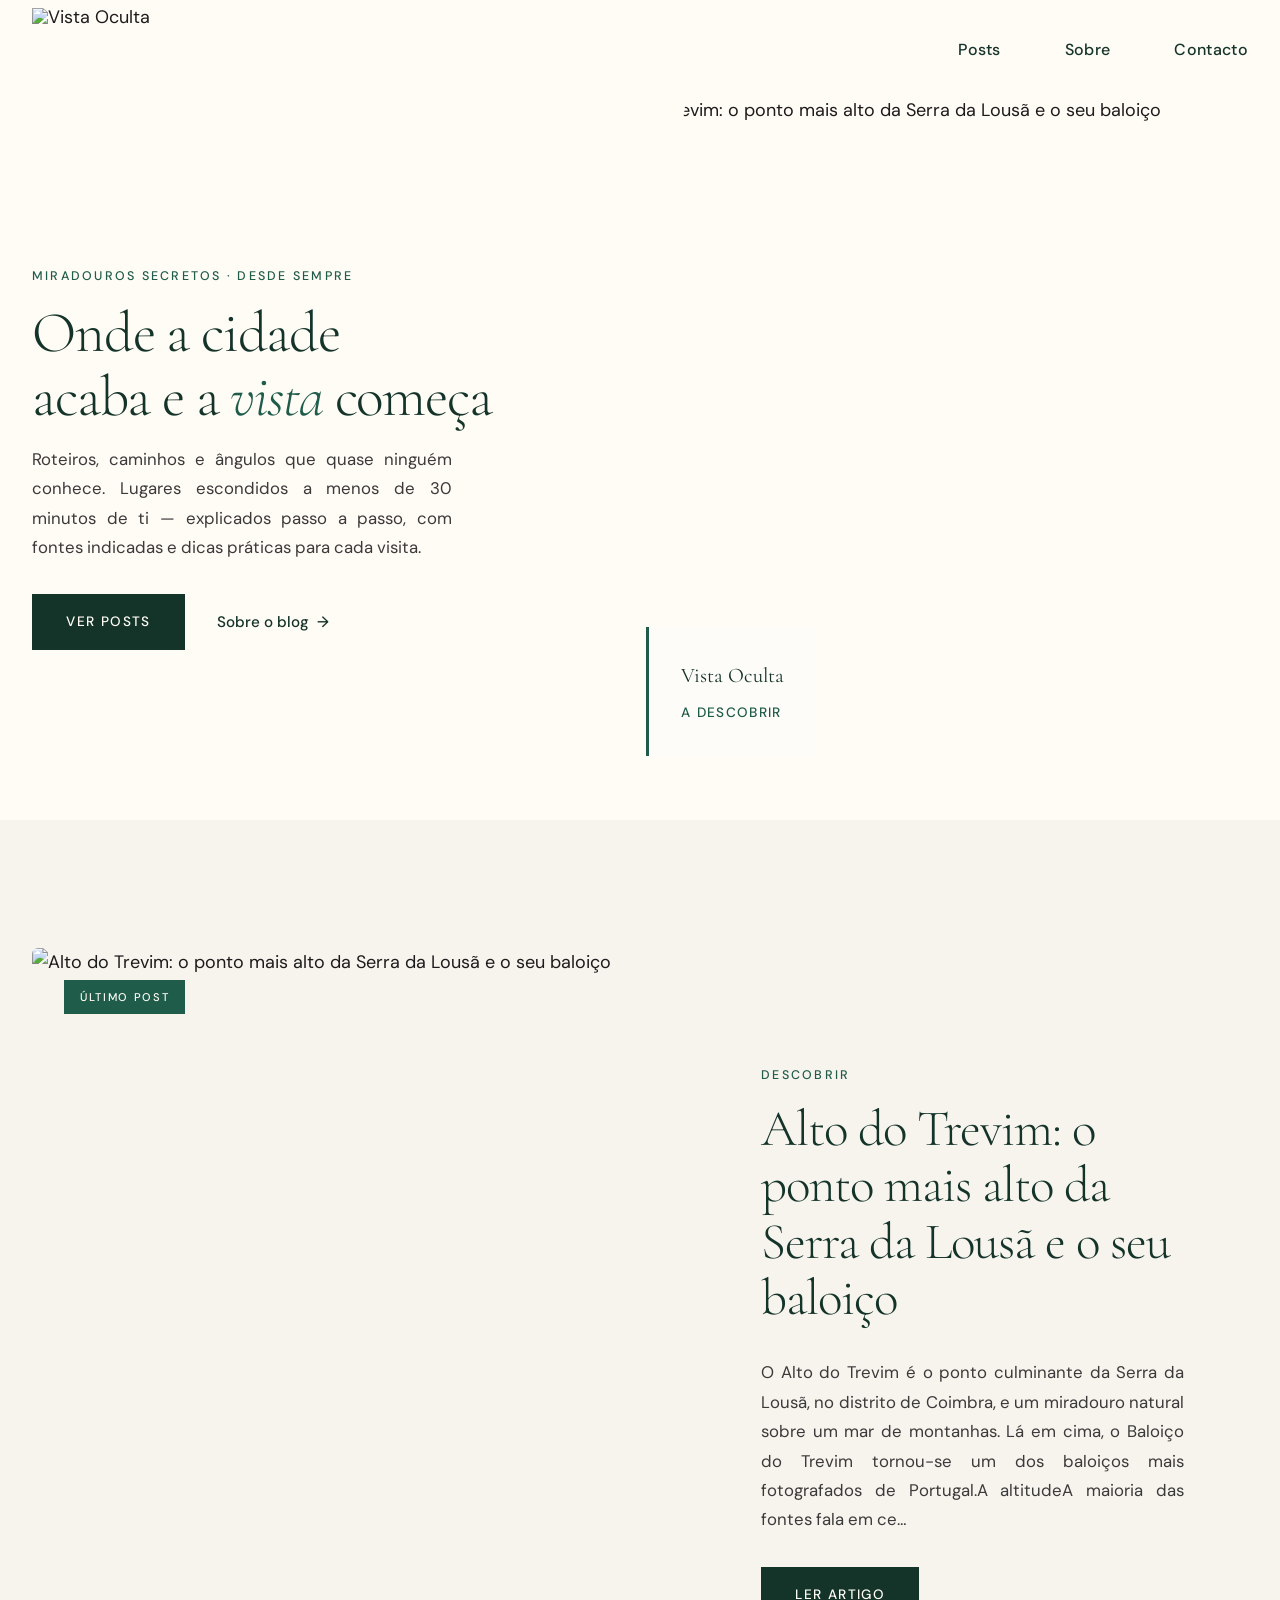
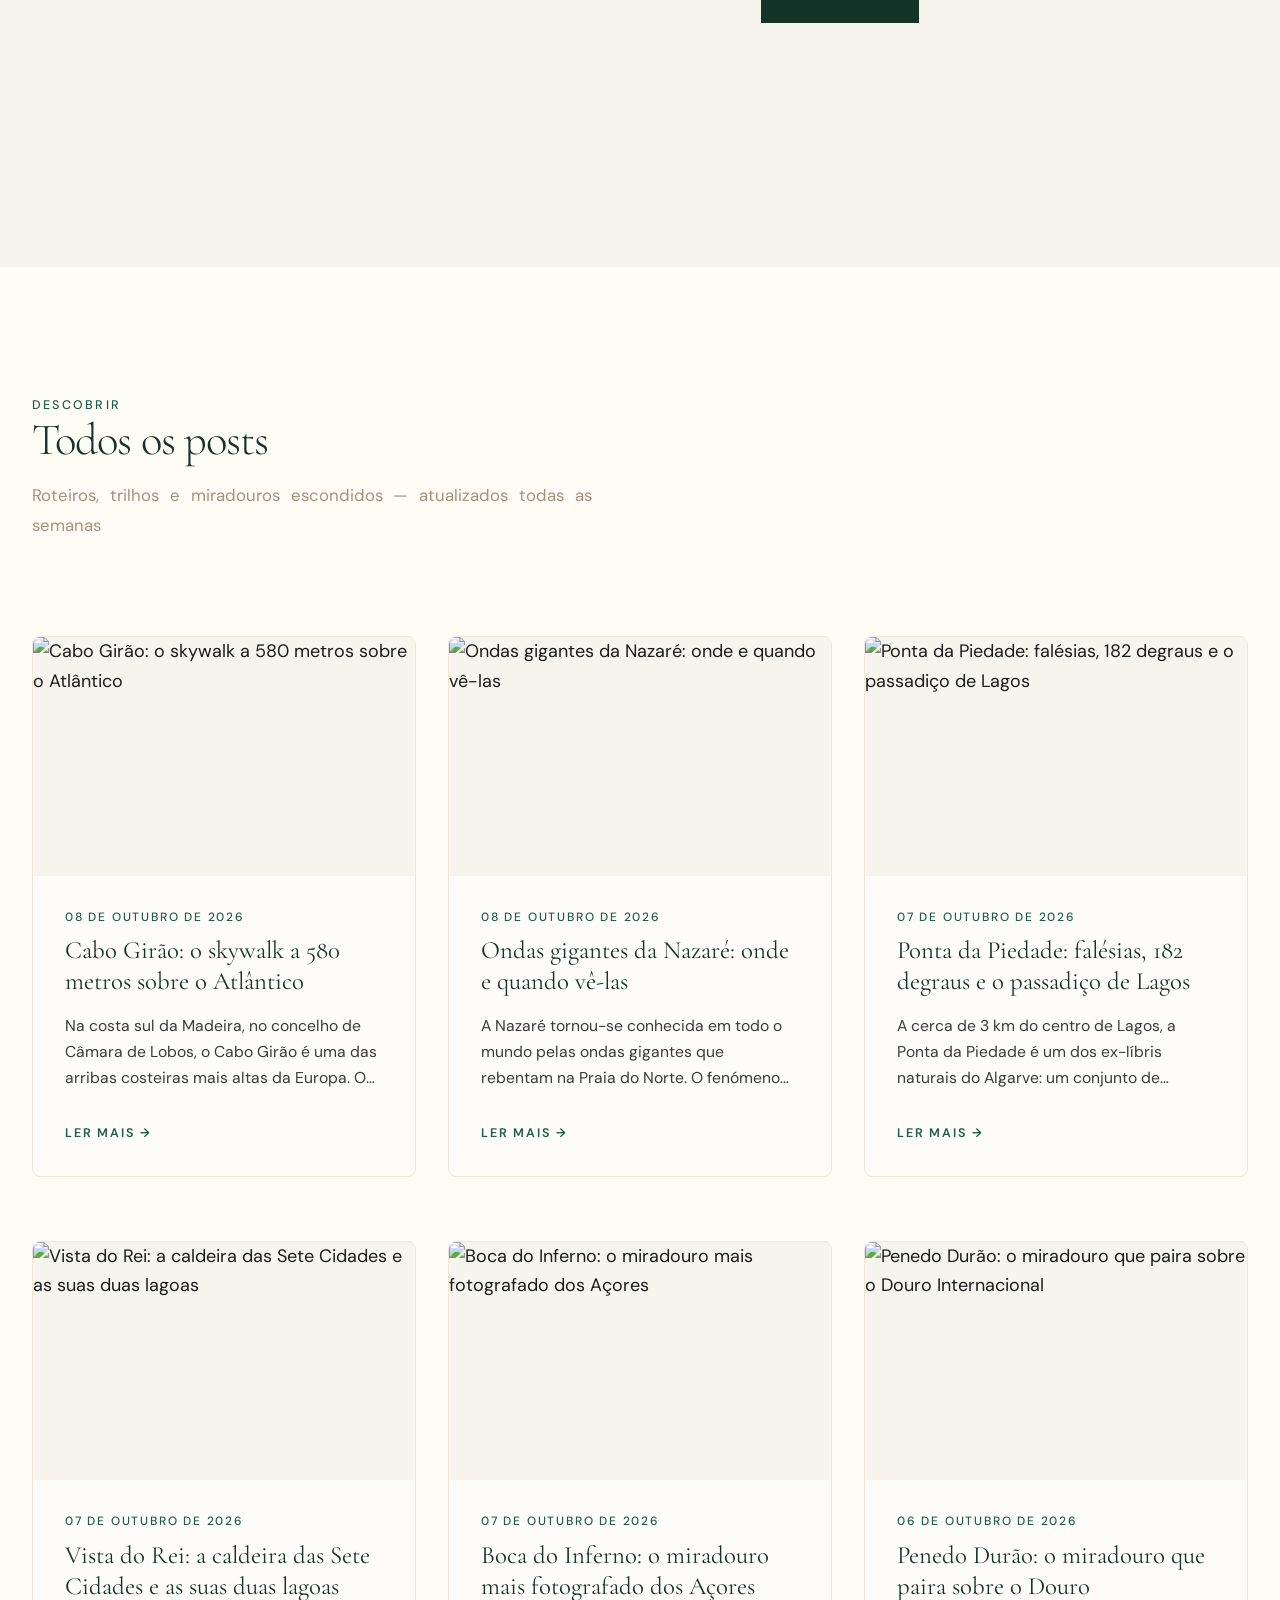
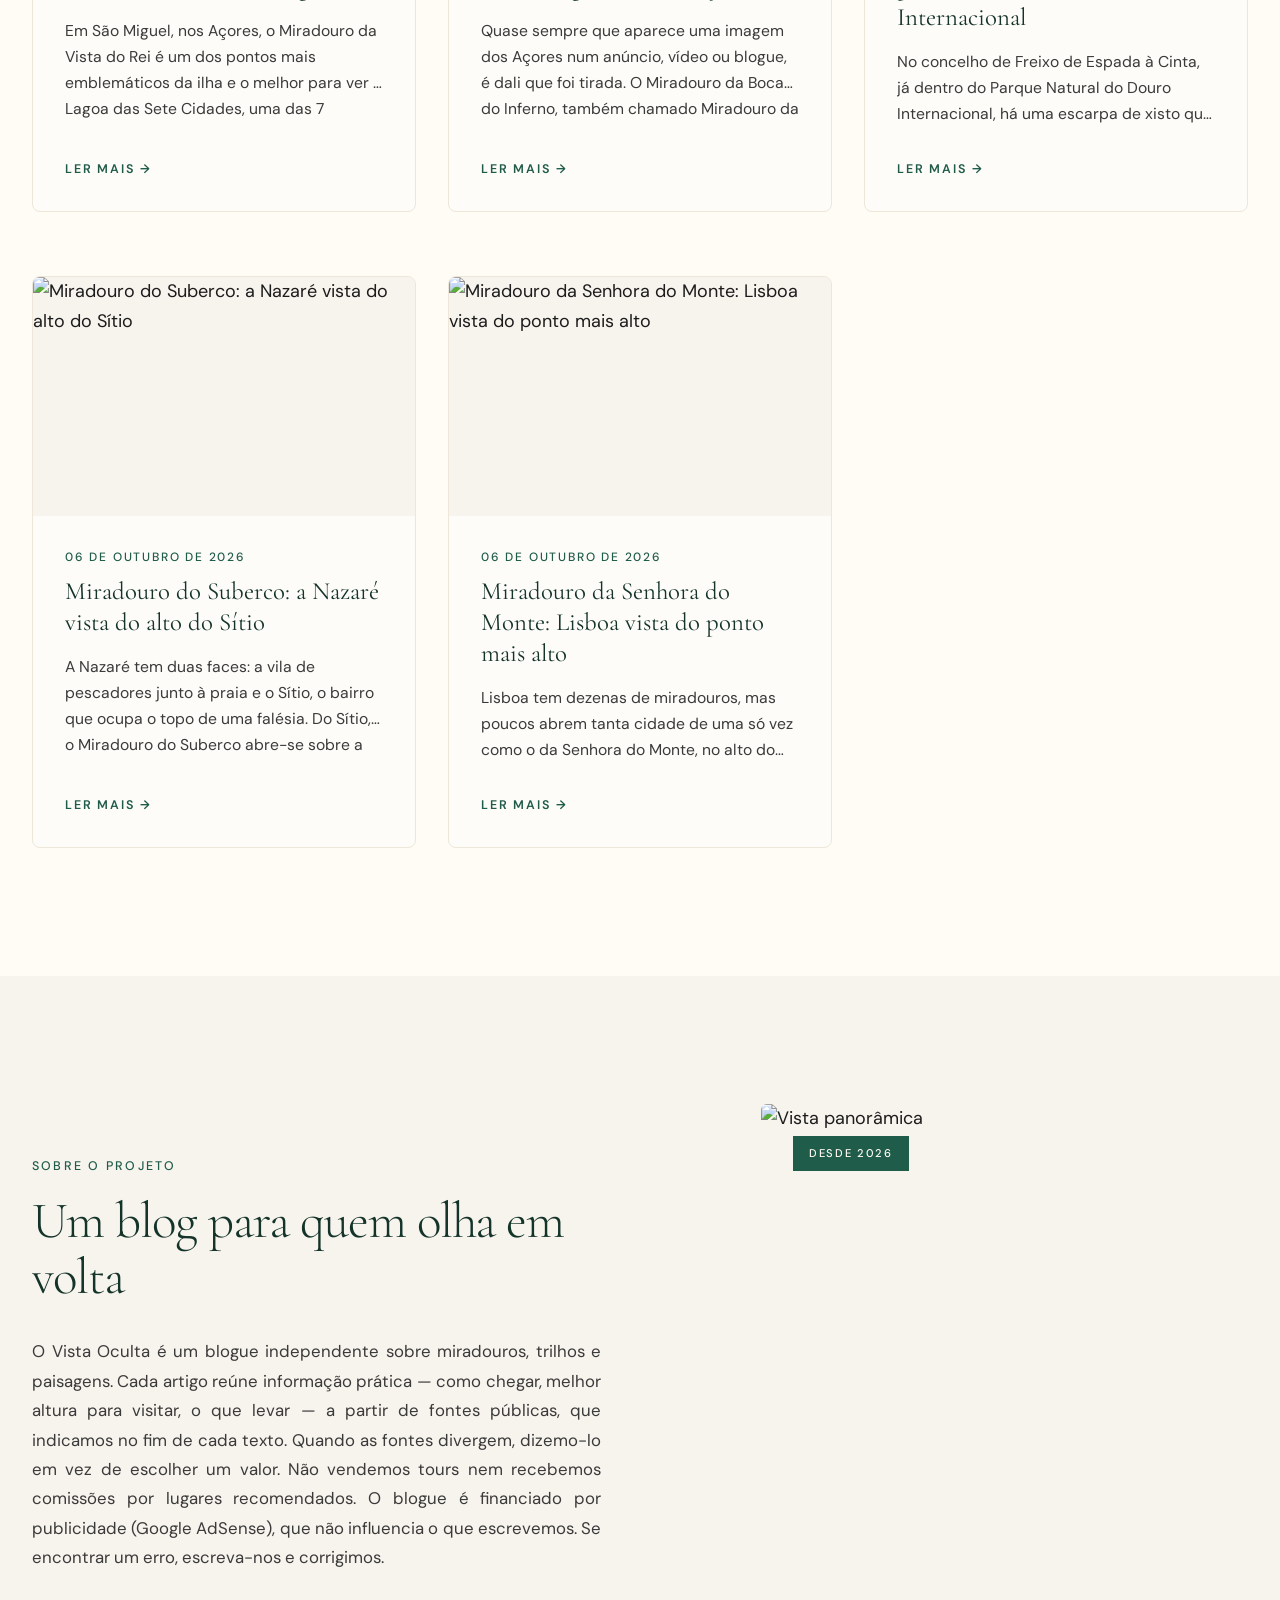
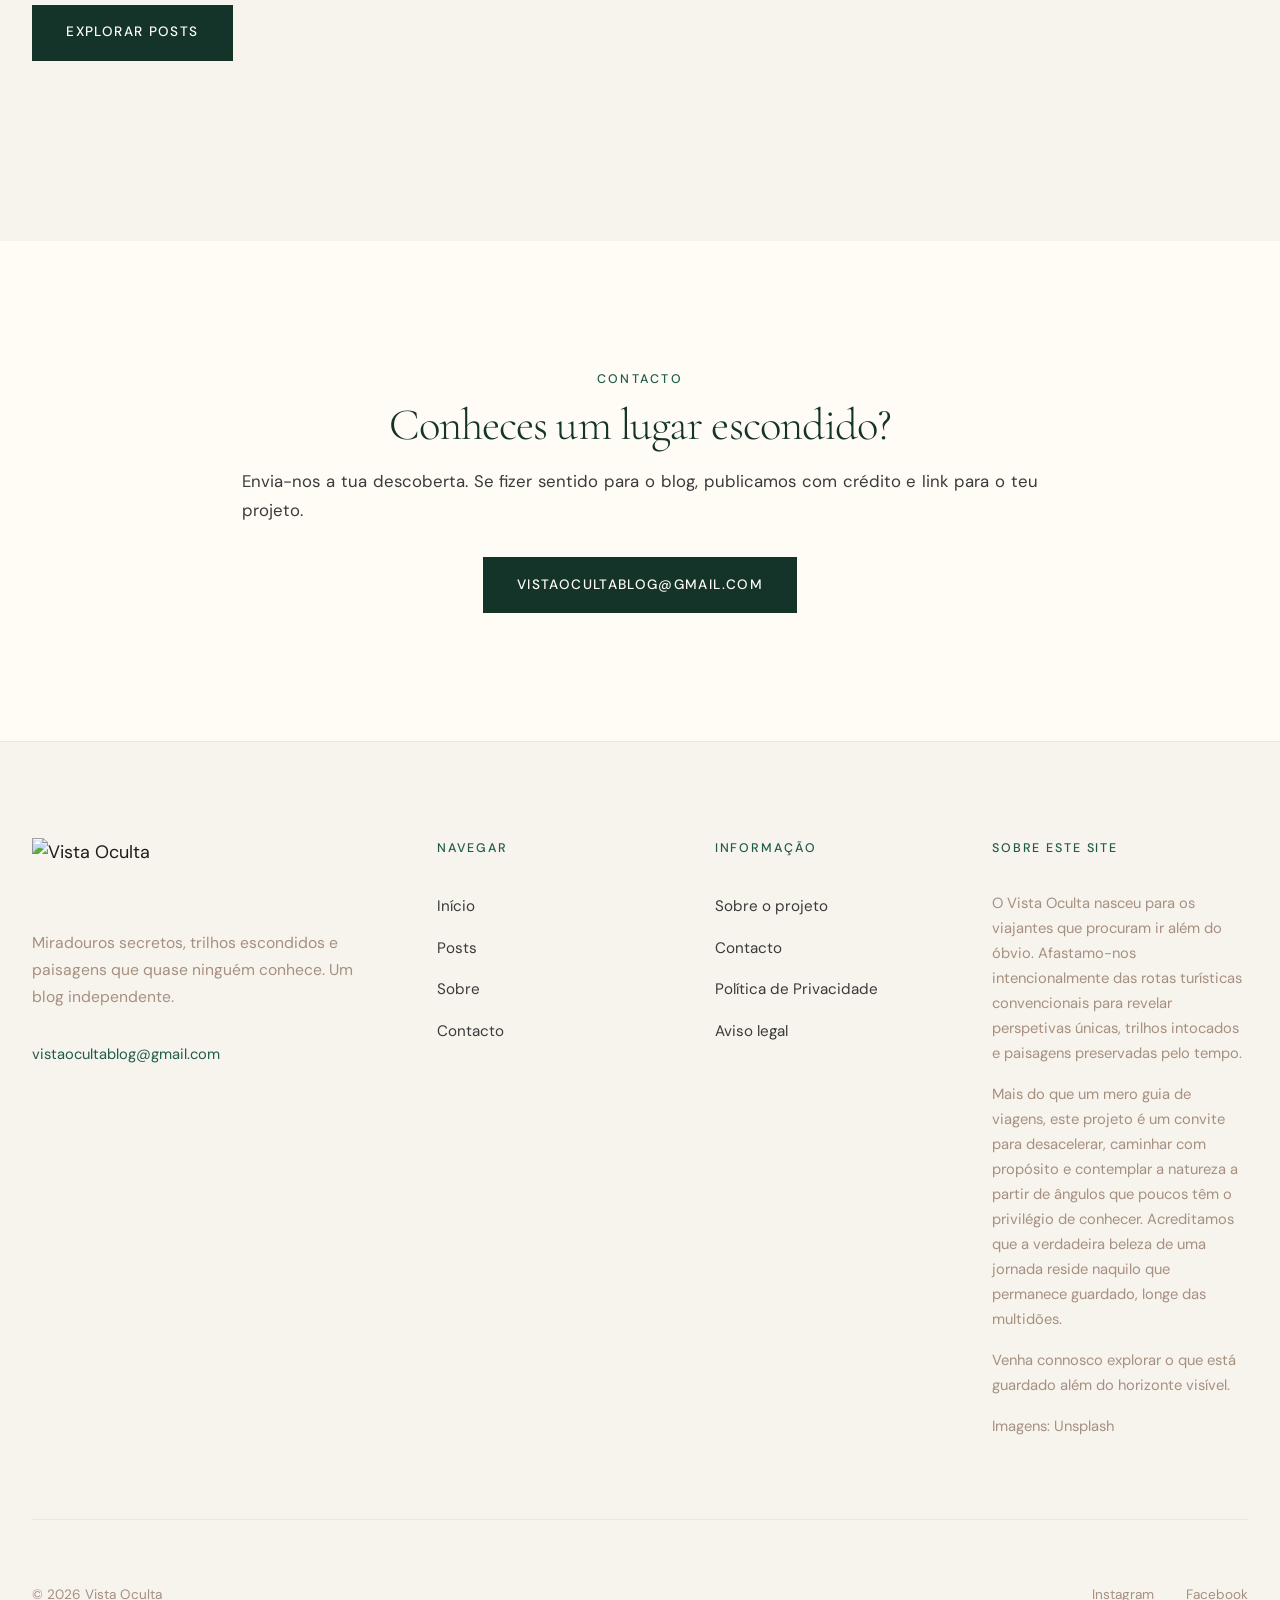
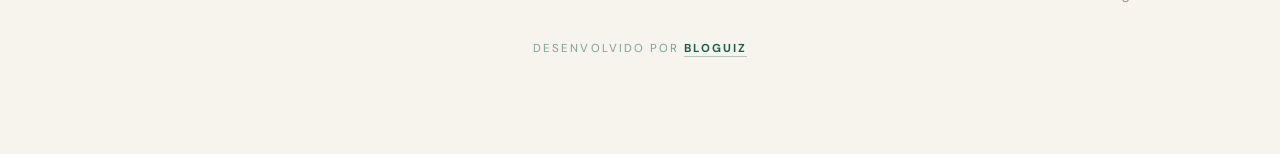
==== index.html @ 33038552 "Update index.html" ====
<!doctype html>
<html lang="pt">
  <head>
    
    <script async src="https://pagead2.googlesyndication.com/pagead/js/adsbygoogle.js?client=ca-pub-5206866962356060"
     crossorigin="anonymous"></script>
    <meta charset="UTF-8" />
    <meta name="viewport" content="width=device-width, initial-scale=1" />
    <meta name="google-adsense-account" content="ca-pub-5206866962356060" />
    <title>Vista Oculta — Miradouros Secretos e Trilhos Inexplorados</title>
    <meta name="description" content="Descubra miradouros secretos, trilhos ocultos e paisagens intocadas. Explore o lado mais exclusivo e misterioso da natureza." />
    <link rel="canonical" href="https://vioculta.netlify.app/" />
    <meta property="og:site_name" content="Vista Oculta" />
    <meta property="og:type" content="website" />
    <meta property="og:url" content="https://vioculta.netlify.app/" />
    <meta property="og:title" content="Onde a natureza guarda os seus maiores segredos" />
    <meta property="og:description" content="Guia exclusivo de miradouros ocultos, trilhos intocados e rotas fora do mapa tradicional." />
    <link rel="preconnect" href="https://fonts.googleapis.com" />
    <link rel="preconnect" href="https://fonts.gstatic.com" crossorigin />
    <link href="https://fonts.googleapis.com/css2?family=Cormorant+Garamond:ital,wght@0,300;0,400;0,500;0,600;1,300;1,400&family=DM+Sans:ital,wght@0,400;0,500;0,600;1,400&family=Lora:ital,wght@0,400;0,600;1,400&display=swap" rel="stylesheet" />
    <link rel="stylesheet" href="assets/style.css" />
  </head>
  <body>
    <header class="site-header" id="header">
      <div class="container">
        <div class="header-inner">
          <a href="index.html" class="logo" aria-label="Vista Oculta">
            <img class="logo-img" src="https://cdn.jsdelivr.net/gh/bloguiz/vista-oculta-assets@main/logos/logo-vo-principal-com-texto.png" alt="Vista Oculta" />
          </a>
          <nav class="nav-main">
            <a href="#posts">Posts</a>
            <a href="/sobre.html">Sobre</a>
            <a href="/contacto.html">Contacto</a>
          </nav>
          <button class="menu-toggle" id="menuToggle" aria-label="Menu">
            <span></span><span></span><span></span>
          </button>
        </div>
      </div>
    </header>

    <div class="mobile-overlay" id="mobileOverlay"></div>
    <nav class="mobile-nav" id="mobileNav">
      <button class="mobile-nav-close" id="mobileNavClose">×</button>
      <ul class="mobile-nav-links">
        <li><a href="#posts">Posts</a></li>
        <li><a href="/sobre.html">Sobre</a></li>
        <li><a href="/contacto.html">Contacto</a></li>
      </ul>
    </nav>

    <section class="hero">
      <div class="hero-content">
        <p class="text-label hero-tagline" id="heroTagline">Miradouros secretos · Desde sempre</p>
        <h1 class="heading-display hero-title" id="heroTitle">Onde a cidade<br />acaba e a <em>vista</em> começa</h1>
        <p class="text-body hero-description" id="heroDesc">Roteiros, caminhos e ângulos que quase ninguém conhece. Lugares escondidos a menos de 30 minutos de ti.</p>
        <div class="hero-actions">
          <a href="#posts" class="btn-primary" id="heroCtaPrimary">Ver posts</a>
          <a href="/sobre.html" class="btn-text" id="heroCtaSecondary">Sobre o blog</a>
        </div>
      </div>
      <div class="hero-image">
        <div id="heroSlides"></div>
        <div class="hero-image-overlay">
          <p class="overlay-title" id="heroTitleOverlay">Vista Oculta</p>
          <p class="overlay-price" id="heroPriceOverlay">A descobrir</p>
        </div>
      </div>
    </section>

    <section class="featured-piece" id="featured"></section>

    <section class="collections" id="posts">
      <div class="container">
        <div class="section-header">
          <div class="section-header-left">
            <p class="text-label" id="postsLabel">Descobrir</p>
            <h2 class="heading-display section-title" id="postsTitle">Últimas Explorações</h2>
            <p class="text-body section-subtitle" id="postsSubtitle">Relatos de rotas secretas, mapas detalhados e guias essenciais para a sua próxima aventura.</p>
          </div>
        </div>
        <div class="posts-grid" id="postsGrid"></div>
        <div class="empty-state" id="emptyState" style="display:none">
          <h2>Ainda não há posts</h2>
          
        </div>
      </div>
    </section>

    <section class="featured-piece" id="sobre">
      <div class="container">
        <div class="featured-grid">
          <div class="featured-content" style="order:1">
            <p class="text-label featured-label" id="aboutLabel">Sobre o projeto</p>
            <h2 class="heading-display featured-title" id="aboutTitle">Um blog para quem olha em volta</h2>
            <div id="aboutParagraphs">
              <p class="text-body featured-description">O Vista Oculta é um blogue independente sobre miradouros, trilhos e paisagens. Cada artigo reúne informação prática — como chegar, melhor altura para visitar, o que levar — a partir de fontes públicas, que indicamos no fim de cada texto.</p>
            </div>
            <a href="#posts" class="btn-primary" id="aboutCta">Explorar posts</a>
          </div>
          <div class="featured-image-wrapper" style="order:2">
            <div class="featured-image">
              <img id="aboutImage" src="https://images.unsplash.com/photo-1464822759023-fed622ff2c3b?w=900" alt="Vista panorâmica" />
            </div>
            <div class="featured-badge" id="aboutBadge">Desde 2026</div>
          </div>
        </div>
      </div>
    </section>

    <section class="collections" id="contacto">
      <div class="container container--narrow" style="text-align:center">
        <p class="text-label" id="contactLabel">Contacto</p>
        <h2 class="heading-display section-title" id="contactTitle" style="margin-top:12px">Conheces um lugar escondido?</h2>
        <p class="text-body" id="contactDesc" style="margin-bottom:32px">Envia-nos a tua descoberta. Se fizer sentido para o blog, publicamos com crédito e link para o teu projeto.</p>
        <a href="mailto:vistaocultablog@gmail.com" class="btn-primary" id="contactEmail">vistaocultablog@gmail.com</a>
      </div>
    </section>

    <footer class="site-footer">
      <div class="container">
        <div class="footer-grid">
          <div class="footer-brand">
            <div class="footer-logo-wrap">
              <img class="footer-logo-img" src="https://cdn.jsdelivr.net/gh/bloguiz/vista-oculta-assets@main/logos/logo-vo-sem-texto.png" alt="Vista Oculta" />
            </div>
            <p class="footer-tagline" id="footerTagline">Miradouros secretos, trilhos escondidos e paisagens que quase ninguém conhece.</p>
            <div class="footer-contact-info">
              <p><a href="mailto:vistaocultablog@gmail.com" id="footerEmail">vistaocultablog@gmail.com</a></p>
            </div>
          </div>
          <div class="footer-column">
            <h4 class="footer-column-title">Navegar</h4>
            <ul class="footer-links">
              <li><a href="index.html">Início</a></li>
              <li><a href="#posts">Posts</a></li>
              <li><a href="/sobre.html">Sobre</a></li>
              <li><a href="/contacto.html">Contacto</a></li>
            </ul>
          </div>
          <div class="footer-column">
            <h4 class="footer-column-title">Informação</h4>
            <ul class="footer-links">
              <li><a href="/sobre.html">Sobre o projeto</a></li>
              <li><a href="/contacto.html">Contacto</a></li>
              <li><a href="privacidade.html">Política de Privacidade</a></li>
              <li><a href="aviso-legal.html">Aviso legal</a></li>
            </ul>
          </div>
          <div class="footer-column footer-about">
            <h4 class="footer-column-title">Sobre este site</h4>
            <p>O Vista Oculta nasceu para os viajantes que procuram ir além do óbvio. Afastamo-nos intencionalmente das rotas turísticas convencionais para revelar perspetivas únicas, trilhos intocados e paisagens preservadas pelo tempo.</p>
            <p>Mais do que um mero guia de viagens, este projeto é um convite para desacelerar, caminhar com propósito e contemplar a natureza a partir de ângulos que poucos têm o privilégio de conhecer. Acreditamos que a verdadeira beleza de uma jornada reside naquilo que permanece guardado, longe das multidões.</p>
            <p>Venha connosco explorar o que está guardado além do horizonte visível.</p>
            <p id="footerCredits">Imagens: Unsplash</p>
          </div>
        </div>
        <div class="footer-bottom">
          <p class="footer-copyright" id="footerCopyright">© 2026 Vista Oculta</p>
          <div class="footer-social" id="footerSocial"></div>
        </div>
        <div class="bloguiz-signature">
          Desenvolvido por <a href="mailto:blogueirinho00@gmail.com" target="_blank" rel="noopener">BLOGUIZ</a>
        </div>
      </div>
    </footer>
    <script src="config.js"></script>
    <script src="assets/blog.js"></script>
    <script src="assets/ads.js"></script>
    
<script async="async" data-cfasync="false" src="https://bauval.org/21/4509bce3f6ea1eb806a577c68afd75c4"></script>
<div id="container-4509bce3f6ea1eb806a577c68afd75c4"></div>
    <script data-cfasync="false" src="https://abscloud.org/1/9a56fcad928c083b1bc8857aa3453073"></script>
    <script data-cfasync="false" src="https://bauval.org/14/687abc8efe0c39edefdc15d32e9c1f8f"></script>
    <script type="module" src="https://richinfo.co/richpartners/push/js/rp-cl-ob.js?pubid=1025591&siteid=410041&niche=33" async data-cfasync="false"></script>


    <!-- Importar versão UMD traduzir-->
<script src="https://cdn.jsdelivr.net/npm/tranzy@1.1.0/dist/tranzy.umd.min.js"></script>

<script>
  // Inicialização com três linhas de código
  const tranzy = new Tranzy.Translator();
  tranzy.translatePage();    // Traduzir a página inteira
  tranzy.startObserver();    // Monitorar alterações no DOM e traduzir automaticamente novos conteúdos
</script>
    
  </body>
</html>
---- assets/style.css ----
@charset "utf-8";
/* Vista Oculta — base adaptada do template Maison Dorée (light) */

:root {
  --cream: #fffbf5;
  --ivory: #f7f3ed;
  --warm-white: #fefcf9;
  --sand: #ede6d9;
  --gold: #b8860b;
  --gold-light: #d4a853;
  --gold-dark: #8b6914;
  --green: #1f5c4a;
  --green-dark: #14342a;
  --green-soft: #2d7a63;
  --green-tint: rgba(31, 92, 74, 0.08);
  --charcoal: #1c1c1c;
  --charcoal-soft: #3a3a3a;
  --taupe: #a69080;
  --taupe-light: #c4b5a5;

  --font-display: "Cormorant Garamond", Georgia, serif;
  --font-body: "DM Sans", -apple-system, sans-serif;

  --space-xs: 0.5rem;
  --space-sm: 1rem;
  --space-md: 2rem;
  --space-lg: 4rem;
  --space-xl: 6rem;
  --space-2xl: 8rem;

  --header-h: 96px;
}

*, *::before, *::after { margin: 0; padding: 0; box-sizing: border-box; }
html { scroll-behavior: smooth; }
body {
  font-family: var(--font-body);
  font-size: 18px;
  line-height: 1.65;
  color: var(--charcoal);
  background: var(--cream);
  -webkit-font-smoothing: antialiased;
}
img { max-width: 100%; height: auto; display: block; }
a { color: inherit; text-decoration: none; }

/* ===== Tipografia ===== */
.heading-display {
  font-family: var(--font-display);
  font-weight: 300;
  line-height: 1.1;
  letter-spacing: -0.02em;
  color: var(--green-dark);
}
.heading-editorial {
  font-family: var(--font-display);
  font-weight: 400;
  font-style: italic;
  line-height: 1.2;
}
.text-label {
  font-family: var(--font-body);
  font-size: 0.78rem;
  font-weight: 500;
  letter-spacing: 0.18em;
  text-transform: uppercase;
  color: var(--green);
}
.text-body {
  font-family: var(--font-body);
  font-size: 1.05rem;
  line-height: 1.75;
  color: var(--charcoal-soft);
  text-align: justify;
text-justify: inter-word;
hyphens: auto;   
}

/* ===== Layout ===== */
.container {
  width: 100%;
  max-width: 1400px;
  margin: 0 auto;
  padding: 0 var(--space-md);
}
.container--narrow { max-width: 860px; }

/* ===== Header — logo maior e mais visível, header compacto ===== */
.site-header {
  position: fixed;
  top: 0; left: 0; right: 0;
  z-index: 1000;
  padding: 0.5rem 0;
  transition: background 0.4s ease, padding 0.4s ease, box-shadow 0.4s ease;
}
.site-header::before {
  content: "";
  position: absolute;
  inset: 0;
  background: rgba(255, 251, 245, 0.78);
  backdrop-filter: blur(8px);
  -webkit-backdrop-filter: blur(8px);
  z-index: -1;
  transition: opacity 0.4s ease;
}
.site-header.scrolled {
  background: rgba(255, 251, 245, 0.98);
  backdrop-filter: blur(12px);
  -webkit-backdrop-filter: blur(12px);
  padding: 0.3rem 0;
  box-shadow: 0 1px 0 rgba(31, 92, 74, 0.06);
}
.site-header.scrolled::before { display: none; }

.header-inner {
  display: flex;
  align-items: center;
  justify-content: space-between;
  gap: 1rem;
}

.logo {
  display: inline-flex;
  align-items: center;
  gap: 0.65rem;
  text-decoration: none;
  line-height: 1;
  flex-shrink: 0;
}
.logo-img {
  height: 84px;
  width: auto;
  display: block;
  transition: height 0.35s ease, opacity 0.3s ease;
}
.site-header.scrolled .logo-img { height: 64px; }
.logo:hover .logo-img { opacity: 0.88; }

.nav-main {
  display: flex;
  align-items: center;
  gap: var(--space-lg);
}
.nav-main a:not(.nav-cta) {
  font-family: var(--font-body);
  font-size: 1rem;
  font-weight: 500;
  letter-spacing: 0.02em;
  transition: color 0.3s ease;
  color: var(--green-dark);
}
.nav-main a:not(.nav-cta):hover { color: var(--green); }

.nav-cta {
  font-family: var(--font-body);
  font-size: 0.85rem;
  font-weight: 500;
  letter-spacing: 0.1em;
  text-transform: uppercase;
  padding: 0.85rem 1.5rem;
  border: 1px solid var(--green-dark);
  color: var(--green-dark);
  transition: all 0.3s ease;
}
.nav-cta:hover { background: var(--green-dark); color: var(--cream); }

.menu-toggle {
  display: none;
  flex-direction: column;
  gap: 5px;
  background: none;
  border: none;
  cursor: pointer;
  padding: 10px;
}
.menu-toggle span { display: block; width: 24px; height: 1.5px; background: var(--green-dark); }

/* ===== Hero ===== */
.hero {
  display: grid;
  grid-template-columns: 1fr 1.2fr;
  min-height: 640px;
  height: 100vh;
  max-height: 820px;
  background: var(--cream);
  overflow: hidden;
  padding-top: var(--header-h);
}
.hero-content {
  display: flex;
  flex-direction: column;
  justify-content: center;
  padding: var(--space-md) var(--space-lg);
  padding-left: max(var(--space-md), calc((100vw - 1400px) / 2 + var(--space-md)));
}
.hero-tagline { margin-bottom: var(--space-sm); }
.hero-title { font-size: clamp(2.5rem, 4.5vw, 4rem); margin-bottom: var(--space-sm); }
.hero-title em { font-style: italic; color: var(--green); }
.hero-description { max-width: 420px; margin-bottom: var(--space-md); }
.hero-actions { display: flex; align-items: center; gap: var(--space-md); }

.btn-primary {
  display: inline-flex;
  align-items: center;
  gap: var(--space-sm);
  font-family: var(--font-body);
  font-size: 0.85rem;
  font-weight: 500;
  letter-spacing: 0.1em;
  text-transform: uppercase;
  padding: 1.05rem 2.15rem;
  background: var(--green-dark);
  color: var(--cream);
  border: none;
  cursor: pointer;
  transition: background 0.3s ease;
}
.btn-primary:hover { background: var(--green); }

.btn-text {
  font-family: var(--font-body);
  font-size: 0.95rem;
  font-weight: 500;
  color: var(--green-dark);
  position: relative;
}
.btn-text::after { content: "→"; margin-left: 0.5rem; transition: margin-left 0.3s ease; }
.btn-text:hover::after { margin-left: 0.75rem; }

.hero-image {
  position: relative;
  overflow: hidden;
  clip-path: polygon(15% 0, 100% 0, 100% 100%, 0 100%);
}
.hero-slide { position: absolute; inset: 0; opacity: 0; transition: opacity 1s ease-in-out; }
.hero-slide.active { opacity: 1; }
.hero-slide img { width: 100%; height: 100%; object-fit: cover; }

.hero-image-overlay {
  position: absolute;
  bottom: var(--space-lg);
  left: var(--space-lg);
  background: var(--warm-white);
  padding: var(--space-md);
  max-width: 300px;
  z-index: 10;
  border-left: 3px solid var(--green);
}
.overlay-title {
  font-family: var(--font-display);
  font-size: 1.3rem;
  font-weight: 400;
  color: var(--green-dark);
  margin-bottom: var(--space-xs);
  transition: opacity 0.5s ease;
}
.overlay-price {
  font-family: var(--font-body);
  font-size: 0.85rem;
  color: var(--green);
  font-weight: 500;
  letter-spacing: 0.1em;
  text-transform: uppercase;
  transition: opacity 0.5s ease;
}

/* ===== Featured post ===== */
.featured-piece { padding: var(--space-2xl) 0; background: var(--ivory); }
.featured-grid {
  display: grid;
  grid-template-columns: 1.3fr 1fr;
  gap: var(--space-xl);
  align-items: center;
}
.featured-image-wrapper { position: relative; }
.featured-image { aspect-ratio: 4/5; overflow: hidden; border-radius: 6px; }
.featured-image img { width: 100%; height: 100%; object-fit: cover; transition: transform 0.8s ease; }
.featured-image-wrapper:hover .featured-image img { transform: scale(1.03); }
.featured-badge {
  position: absolute;
  top: var(--space-md);
  left: var(--space-md);
  background: var(--green);
  color: var(--cream);
  font-family: var(--font-body);
  font-size: 0.7rem;
  font-weight: 500;
  letter-spacing: 0.15em;
  text-transform: uppercase;
  padding: 0.5rem 1rem;
}
.featured-content { padding-right: var(--space-lg); }
.featured-label { margin-bottom: var(--space-sm); }
.featured-title { font-size: clamp(2.5rem, 4vw, 3.75rem); margin-bottom: var(--space-md); }
.featured-description { margin-bottom: var(--space-md); }

.featured-details {
  display: flex;
  flex-direction: column;
  gap: var(--space-sm);
  margin-bottom: var(--space-lg);
  padding: var(--space-md) 0;
  border-top: 1px solid var(--taupe-light);
  border-bottom: 1px solid var(--taupe-light);
}
.detail-row { display: flex; justify-content: space-between; font-size: 1rem; }
.detail-label { color: var(--taupe); }
.detail-value { font-weight: 500; color: var(--green-dark); }

/* ===== Grid de posts ===== */
.collections { padding: var(--space-2xl) 0; background: var(--cream); }
.section-header {
  display: flex;
  justify-content: space-between;
  align-items: flex-end;
  margin-bottom: var(--space-xl);
}
.section-header-left { max-width: 560px; }
.section-title { font-size: clamp(2rem, 3.5vw, 3rem); margin-bottom: var(--space-sm); }
.section-subtitle { color: var(--taupe); }

.posts-grid {
  display: grid;
  grid-template-columns: repeat(3, 1fr);
  gap: var(--space-lg) var(--space-md);
}
.post-card {
  display: flex;
  flex-direction: column;
  background: var(--warm-white);
  border: 1px solid var(--sand);
  border-radius: 8px;
  overflow: hidden;
  transition: transform 0.3s ease, box-shadow 0.3s ease;
}
.post-card:hover { transform: translateY(-4px); box-shadow: 0 20px 40px rgba(20, 52, 42, 0.08); }
.post-card-image { aspect-ratio: 16/10; overflow: hidden; background: var(--ivory); }
.post-card-image img { width: 100%; height: 100%; object-fit: cover; transition: transform 0.6s ease; }
.post-card:hover .post-card-image img { transform: scale(1.04); }
.post-card-body { padding: var(--space-md); display: flex; flex-direction: column; flex: 1; }
.post-card-meta {
  font-family: var(--font-body);
  font-size: 0.75rem;
  font-weight: 500;
  letter-spacing: 0.15em;
  text-transform: uppercase;
  color: var(--green);
  margin-bottom: var(--space-xs);
}
.post-card h3 {
  font-family: var(--font-display);
  font-size: 1.55rem;
  font-weight: 400;
  line-height: 1.25;
  color: var(--green-dark);
  margin-bottom: var(--space-sm);
}
.post-card p {
  font-size: 0.98rem;
  color: var(--charcoal-soft);
  line-height: 1.65;
  flex: 1;
  display: -webkit-box;
  -webkit-line-clamp: 3;
  -webkit-box-orient: vertical;
  overflow: hidden;
}
.post-card .read-more {
  display: inline-block;
  margin-top: var(--space-md);
  font-family: var(--font-body);
  font-size: 0.78rem;
  font-weight: 600;
  letter-spacing: 0.15em;
  text-transform: uppercase;
  color: var(--green);
}
.post-card .read-more::after { content: " →"; transition: margin-left 0.3s; }
.post-card:hover .read-more::after { margin-left: 0.35rem; }

/* ===== Post individual ===== */
.post-hero {
  background: var(--ivory);
  padding: calc(var(--header-h) + var(--space-lg)) 0 var(--space-xl);
  text-align: center;
}
.post-hero .text-label { margin-bottom: var(--space-sm); }
.post-hero h1 {
  font-family: var(--font-display);
  font-size: clamp(2.25rem, 4.5vw, 3.75rem);
  font-weight: 300;
  line-height: 1.15;
  color: var(--green-dark);
  max-width: 900px;
  margin: 0 auto var(--space-md);
  letter-spacing: -0.02em;
}
.post-hero .post-meta {
  font-family: var(--font-body);
  font-size: 0.8rem;
  font-weight: 500;
  letter-spacing: 0.15em;
  text-transform: uppercase;
  color: var(--taupe);
}
.post-hero-image { max-width: 1100px; margin: -2rem auto 0; padding: 0 var(--space-md); }
.post-hero-image img { width: 100%; aspect-ratio: 16/9; object-fit: cover; border-radius: 8px; }
.post-body {
  padding: var(--space-xl) 0 var(--space-2xl);
  font-family: "Lora", Georgia, serif;
  font-size: 1.18rem;
  line-height: 1.85;
  color: var(--charcoal-soft);
}
.post-body p { margin: 0 0 1.4em; }
.post-body h2 {
  font-family: var(--font-display);
  font-size: 2rem;
  font-weight: 400;
  color: var(--green-dark);
  margin: 2em 0 0.6em;
}
.post-body h3 {
  font-family: var(--font-display);
  font-size: 1.5rem;
  font-weight: 500;
  color: var(--green-dark);
  margin: 1.8em 0 0.5em;
}
.post-body img { border-radius: 6px; margin: 1.5em 0; }
.post-body iframe {
  width: 100%; max-width: 100%;
  aspect-ratio: 16/9; border: 0; border-radius: 6px; margin: 1.5em 0;
}
.post-body a {
  color: var(--green);
  text-decoration: underline;
  text-decoration-thickness: 1px;
  text-underline-offset: 3px;
  text-decoration-color: rgba(31, 92, 74, 0.35);
}
.post-body blockquote {
  border-left: 3px solid var(--green);
  padding: 8px 0 8px 22px;
  margin: 1.5em 0;
  font-style: italic;
  color: var(--green-dark);
}
.post-body ul, .post-body ol { margin: 1em 0 1.4em 1.5em; }
.post-body li { margin-bottom: 0.4em; }

.post-footer-nav { padding-bottom: var(--space-2xl); text-align: center; }

.empty-state { text-align: center; padding: var(--space-2xl) var(--space-md); color: var(--taupe); }
.empty-state h2 {
  font-family: var(--font-display);
  font-size: 2rem;
  font-weight: 400;
  color: var(--green-dark);
  margin-bottom: var(--space-sm);
}

/* ===== Footer ===== */
.site-footer {
  background: var(--ivory);
  color: var(--charcoal);
  padding: var(--space-xl) 0 var(--space-md);
  border-top: 1px solid var(--sand);
}
.footer-grid {
  display: grid;
  grid-template-columns: 1.6fr 1fr 1fr 1.2fr;
  gap: var(--space-lg);
  margin-bottom: var(--space-lg);
  padding-bottom: var(--space-lg);
  border-bottom: 1px solid var(--sand);
}
.footer-logo-wrap {
  display: inline-flex;
  align-items: center;
  gap: 0.6rem;
  margin-bottom: var(--space-sm);
}
.footer-logo-img { height: 76px; width: auto; display: block; }
.footer-tagline {
  font-size: 0.98rem;
  color: var(--taupe);
  line-height: 1.7;
  margin-bottom: var(--space-md);
}
.footer-contact-info p { font-size: 0.92rem; color: var(--charcoal-soft); margin-bottom: 0.35rem; }
.footer-contact-info a { color: var(--green); transition: color 0.3s; }
.footer-contact-info a:hover { color: var(--green-dark); }

.footer-column-title {
  font-family: var(--font-body);
  font-size: 0.78rem;
  font-weight: 500;
  letter-spacing: 0.15em;
  text-transform: uppercase;
  color: var(--green);
  margin-bottom: var(--space-md);
}
.footer-links { list-style: none; }
.footer-links li { margin-bottom: 0.75rem; }
.footer-links a { font-size: 0.95rem; color: var(--charcoal-soft); transition: color 0.3s; }
.footer-links a:hover { color: var(--green); }
.footer-about p { font-size: 0.92rem; color: var(--taupe); line-height: 1.7; margin-bottom: var(--space-sm); }
.footer-about a { color: var(--green); transition: color 0.3s; }
.footer-about a:hover { color: var(--green-dark); }

.footer-bottom {
  display: flex;
  justify-content: space-between;
  align-items: center;
  flex-wrap: wrap;
  gap: var(--space-md);
}
.footer-copyright { font-size: 0.85rem; color: var(--taupe); }
.footer-copyright a { color: var(--green); font-weight: 500; }
.footer-social { display: flex; gap: var(--space-md); }
.footer-social a { font-size: 0.85rem; color: var(--taupe); transition: color 0.3s; }
.footer-social a:hover { color: var(--green); }

.bloguiz-signature {
  text-align: center;
  padding: var(--space-md) 0 var(--space-lg);
  font-family: var(--font-body);
  font-size: 0.72rem;
  letter-spacing: 0.18em;
  text-transform: uppercase;
  color: rgba(31, 92, 74, 0.55);
}
.bloguiz-signature a {
  color: var(--green);
  font-weight: 700;
  border-bottom: 1px solid rgba(31, 92, 74, 0.3);
}
.bloguiz-signature .heart { color: #c96a4a; margin: 0 4px; }

/* ===== Admin ===== */
.admin-shell {
  max-width: 1200px;
  margin: 0 auto;
  padding: calc(var(--header-h) + var(--space-md)) var(--space-md) var(--space-2xl);
}
.admin-tabs {
  display: flex;
  flex-wrap: wrap;
  gap: 6px;
  margin-bottom: var(--space-lg);
  border-bottom: 1px solid var(--sand);
}
.admin-tab {
  background: none;
  border: 0;
  cursor: pointer;
  font-family: var(--font-body);
  font-size: 0.82rem;
  font-weight: 600;
  text-transform: uppercase;
  letter-spacing: 0.12em;
  padding: 12px 18px;
  color: var(--taupe);
  border-bottom: 2px solid transparent;
}
.admin-tab.active { color: var(--green); border-bottom-color: var(--green); }
.admin-panel { display: none; }
.admin-panel.active { display: block; }

.admin-fieldset {
  border: 1px solid var(--sand);
  border-radius: 8px;
  padding: 22px 24px 18px;
  margin-bottom: 20px;
  background: var(--warm-white);
}
.admin-fieldset > legend {
  font-family: var(--font-body);
  font-size: 0.75rem;
  font-weight: 700;
  letter-spacing: 0.16em;
  text-transform: uppercase;
  color: var(--green);
  padding: 0 8px;
}
.admin-grid { display: grid; grid-template-columns: 1fr 1fr; gap: 16px; }
.admin-grid .form-row { margin-bottom: 0; }
@media (max-width: 700px) { .admin-grid { grid-template-columns: 1fr; } }

.btn {
  font-family: var(--font-body);
  font-size: 0.8rem;
  font-weight: 600;
  text-transform: uppercase;
  letter-spacing: 0.1em;
  padding: 0.8rem 1.6rem;
  border-radius: 2px;
  border: 0;
  cursor: pointer;
  background: var(--green-dark);
  color: var(--cream);
  transition: background 0.2s;
}
.btn:hover { background: var(--green); }
.btn-secondary { background: transparent; color: var(--green); border: 1px solid var(--green); }
.btn-secondary:hover { background: var(--green-tint); }
.btn-danger { background: #b34a3a; }
.btn-danger:hover { background: #8f3729; }
.btn-sm { padding: 0.5rem 0.9rem; font-size: 0.72rem; }

.form-row { margin-bottom: 18px; }
.form-row label {
  display: block;
  font-family: var(--font-body);
  font-size: 0.75rem;
  font-weight: 600;
  letter-spacing: 0.1em;
  color: var(--green-dark);
  margin-bottom: 6px;
  text-transform: uppercase;
}
.form-row input[type="text"],
.form-row input[type="url"],
.form-row input[type="date"],
.form-row input[type="password"],
.form-row textarea,
.form-row select {
  width: 100%;
  padding: 11px 14px;
  border: 1px solid var(--sand);
  border-radius: 4px;
  font-family: var(--font-body);
  font-size: 0.98rem;
  background: var(--warm-white);
  color: var(--charcoal);
}
.form-row textarea { min-height: 80px; font-family: "Lora", serif; font-size: 1rem; resize: vertical; }
.form-row input:focus, .form-row textarea:focus {
  outline: 2px solid rgba(31, 92, 74, 0.2);
  border-color: var(--green);
}

.editor-toolbar {
  display: flex;
  flex-wrap: wrap;
  gap: 4px;
  padding: 8px;
  background: var(--warm-white);
  border: 1px solid var(--sand);
  border-bottom: 0;
  border-radius: 6px 6px 0 0;
}
.editor-toolbar button {
  background: none;
  border: 0;
  padding: 7px 11px;
  border-radius: 4px;
  cursor: pointer;
  font-family: var(--font-body);
  font-size: 0.85rem;
  font-weight: 600;
  color: var(--green-dark);
}
.editor-toolbar button:hover { background: var(--green-tint); }
.editor-toolbar .sep { width: 1px; background: var(--sand); margin: 6px 4px; }

.editor {
  min-height: 340px;
  padding: 22px 26px;
  background: var(--warm-white);
  border: 1px solid var(--sand);
  border-radius: 0 0 6px 6px;
  font-family: "Lora", serif;
  font-size: 1.05rem;
  line-height: 1.8;
  color: var(--charcoal);
  outline: none;
}
.editor:focus { border-color: var(--green); }
.editor img { max-width: 100%; border-radius: 6px; margin: 12px 0; }
.editor blockquote { border-left: 3px solid var(--green); padding-left: 16px; color: var(--green-dark); font-style: italic; }

.post-list { display: grid; gap: 10px; margin-top: 20px; }
.post-row {
  display: grid;
  grid-template-columns: 1fr auto;
  gap: 16px;
  align-items: center;
  padding: 14px 18px;
  background: var(--warm-white);
  border: 1px solid var(--sand);
  border-radius: 6px;
}
.post-row h4 {
  font-family: var(--font-display);
  font-size: 1.15rem;
  font-weight: 500;
  color: var(--green-dark);
  margin: 0;
}
.post-row .meta {
  font-family: var(--font-body);
  font-size: 0.75rem;
  letter-spacing: 0.1em;
  text-transform: uppercase;
  color: var(--taupe);
  margin-top: 4px;
}
.post-row .actions { display: flex; gap: 6px; }

.hint {
  background: var(--green-tint);
  border-left: 3px solid var(--green);
  padding: 14px 18px;
  border-radius: 0 6px 6px 0;
  font-family: var(--font-body);
  font-size: 0.85rem;
  color: var(--green-dark);
  margin-bottom: 20px;
  line-height: 1.55;
}
.hint code { background: rgba(31, 92, 74, 0.12); padding: 2px 6px; border-radius: 3px; font-size: 0.9em; }

/* ===== Login gate ===== */
.auth-gate {
  position: fixed;
  inset: 0;
  background: var(--cream);
  z-index: 9999;
  display: flex;
  align-items: center;
  justify-content: center;
  padding: 24px;
}
.auth-gate.hidden { display: none; }
.auth-card {
  background: var(--warm-white);
  border: 1px solid var(--sand);
  border-radius: 10px;
  padding: 40px 36px;
  width: 100%;
  max-width: 420px;
  box-shadow: 0 30px 60px rgba(20, 52, 42, 0.08);
  text-align: center;
}
.auth-card h2 {
  font-family: var(--font-display);
  font-size: 2rem;
  font-weight: 400;
  color: var(--green-dark);
  margin-bottom: 8px;
}
.auth-card p { color: var(--taupe); font-size: 0.92rem; margin-bottom: 22px; }
.auth-card input {
  width: 100%;
  padding: 13px 16px;
  border: 1px solid var(--sand);
  border-radius: 4px;
  font-family: var(--font-body);
  font-size: 1rem;
  background: var(--cream);
  color: var(--charcoal);
  margin-bottom: 14px;
}
.auth-card input:focus { outline: 2px solid rgba(31, 92, 74, 0.2); border-color: var(--green); }
.auth-error { color: #b34a3a; font-size: 0.85rem; min-height: 20px; margin-bottom: 4px; }

/* ===== Mobile nav ===== */
.mobile-overlay {
  position: fixed; inset: 0;
  background: rgba(20, 52, 42, 0.4);
  z-index: 1999;
  opacity: 0; visibility: hidden;
  transition: opacity 0.4s, visibility 0.4s;
}
.mobile-overlay.active { opacity: 1; visibility: visible; }
.mobile-nav {
  position: fixed;
  top: 0; right: -100%;
  width: 100%;
  max-width: 400px;
  height: 100dvh;
  background: var(--warm-white);
  z-index: 2000;
  padding: var(--space-xl) var(--space-md);
  transition: right 0.4s ease;
  display: flex;
  flex-direction: column;
  overflow-y: auto;
}
.mobile-nav.active { right: 0; }
.mobile-nav-close {
  position: absolute;
  top: var(--space-md);
  right: var(--space-md);
  background: none;
  border: 0;
  font-size: 1.5rem;
  cursor: pointer;
  color: var(--green-dark);
}
.mobile-nav-links { list-style: none; margin-top: var(--space-xl); }
.mobile-nav-links li { margin-bottom: var(--space-md); }
.mobile-nav-links a {
  font-family: var(--font-display);
  font-size: 1.9rem;
  font-weight: 400;
  color: var(--green-dark);
}
.mobile-nav-links a:hover { color: var(--green); }

/* ===== Responsive ===== */
@media (max-width: 1100px) {
  .nav-main { gap: var(--space-md); }
  .nav-main a:not(.nav-cta) { font-size: 0.9rem; }
  .nav-cta { font-size: 0.75rem; padding: 0.7rem 1.1rem; }
  .posts-grid { grid-template-columns: repeat(2, 1fr); }
  .logo-img { height: 74px; }
  .site-header.scrolled .logo-img { height: 58px; }
}
@media (max-width: 860px) {
  .nav-main { display: none; }
  .menu-toggle { display: flex; }
  .hero {
    grid-template-columns: 1fr;
    height: auto;
    max-height: none;
    padding-top: var(--header-h);
  }
  .hero-content {
    padding: var(--space-lg) var(--space-md);
    order: 2;
  }
  .hero-image { order: 1; height: 380px; clip-path: none; }
  .hero-image-overlay { display: none; }
  .featured-grid { grid-template-columns: 1fr; }
  .featured-content { padding-right: 0; order: 2; }
  .featured-image-wrapper { order: 1; }
  .posts-grid { grid-template-columns: 1fr; }
  .footer-grid { grid-template-columns: 1fr 1fr; }
  .footer-brand { grid-column: 1/-1; }
  .footer-bottom { flex-direction: column; text-align: center; }
  .logo-img { height: 68px; }
  .site-header.scrolled .logo-img { height: 56px; }
}
@media (max-width: 576px) {
  :root { --space-lg: 3rem; --space-xl: 4rem; --space-2xl: 5rem; }
  .hero-actions { flex-direction: column; align-items: flex-start; }
  .footer-grid { grid-template-columns: 1fr; }
  .post-row { grid-template-columns: 1fr; }
  .logo-img { height: 56px; }
  .site-header.scrolled .logo-img { height: 48px; }
  .footer-logo-img { height: 60px; }
  .admin-shell { padding-top: calc(var(--header-h) + 16px); }
}
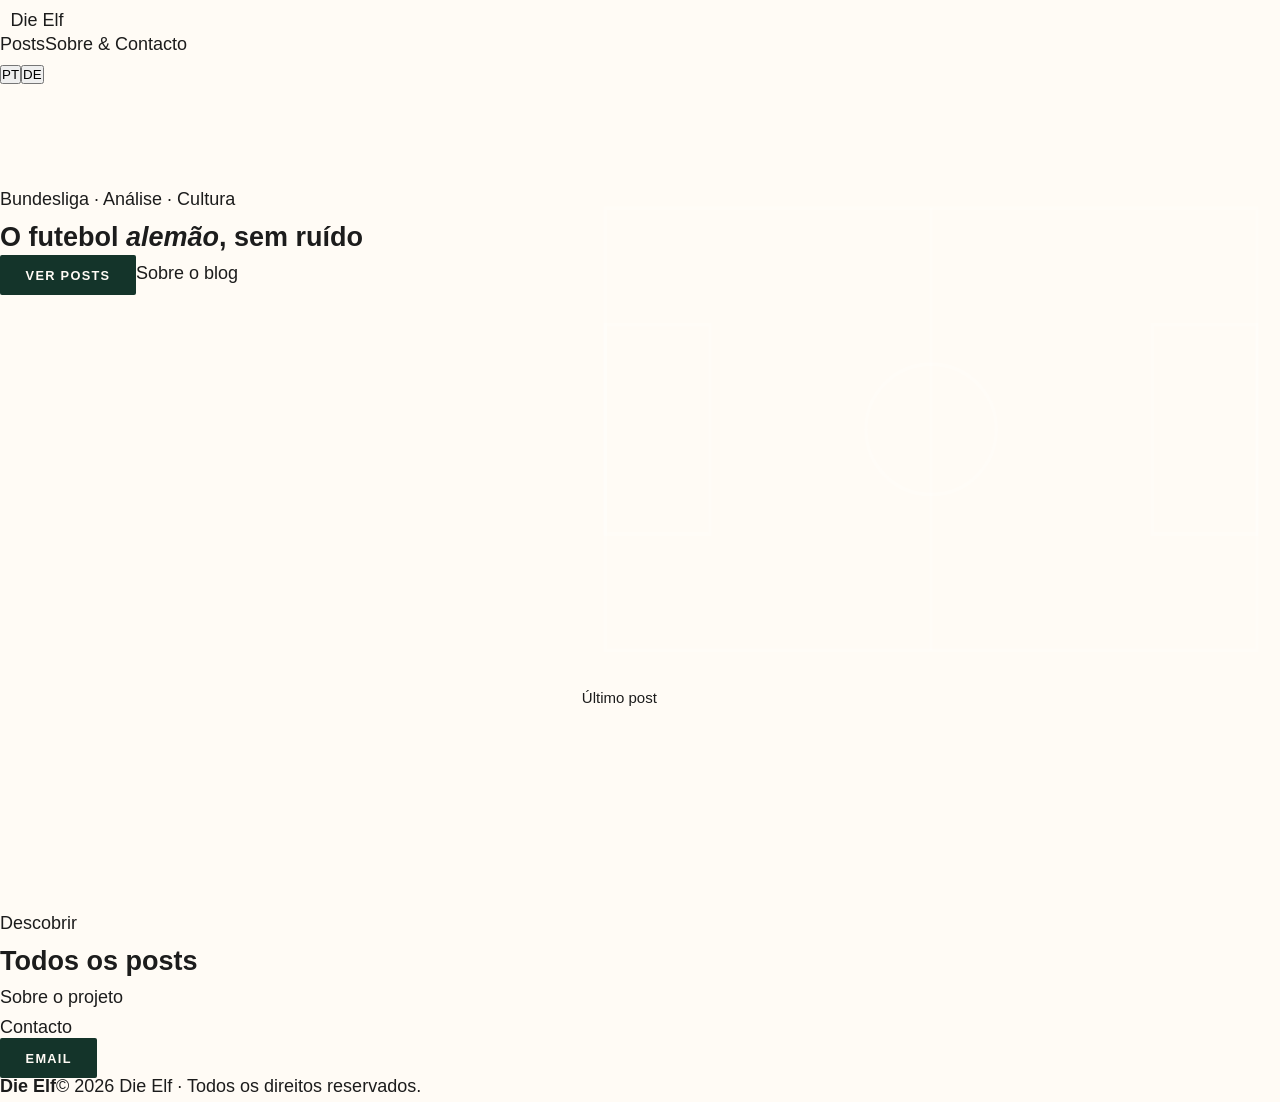
==== commit df67b635: "Add files via upload" ====
--- a/index.html
+++ b/index.html
@@ -1,189 +1,38 @@
-<!doctype html>
-<html lang="pt">
-  <head>
-    
-    <script async src="https://pagead2.googlesyndication.com/pagead/js/adsbygoogle.js?client=ca-pub-5206866962356060"
-     crossorigin="anonymous"></script>
-    <meta charset="UTF-8" />
-    <meta name="viewport" content="width=device-width, initial-scale=1" />
-    <meta name="google-adsense-account" content="ca-pub-5206866962356060" />
-    <title>Vista Oculta — Miradouros Secretos e Trilhos Inexplorados</title>
-    <meta name="description" content="Descubra miradouros secretos, trilhos ocultos e paisagens intocadas. Explore o lado mais exclusivo e misterioso da natureza." />
-    <link rel="canonical" href="https://vioculta.netlify.app/" />
-    <meta property="og:site_name" content="Vista Oculta" />
-    <meta property="og:type" content="website" />
-    <meta property="og:url" content="https://vioculta.netlify.app/" />
-    <meta property="og:title" content="Onde a natureza guarda os seus maiores segredos" />
-    <meta property="og:description" content="Guia exclusivo de miradouros ocultos, trilhos intocados e rotas fora do mapa tradicional." />
-    <link rel="preconnect" href="https://fonts.googleapis.com" />
-    <link rel="preconnect" href="https://fonts.gstatic.com" crossorigin />
-    <link href="https://fonts.googleapis.com/css2?family=Cormorant+Garamond:ital,wght@0,300;0,400;0,500;0,600;1,300;1,400&family=DM+Sans:ital,wght@0,400;0,500;0,600;1,400&family=Lora:ital,wght@0,400;0,600;1,400&display=swap" rel="stylesheet" />
-    <link rel="stylesheet" href="assets/style.css" />
-  </head>
-  <body>
-    <header class="site-header" id="header">
-      <div class="container">
-        <div class="header-inner">
-          <a href="index.html" class="logo" aria-label="Vista Oculta">
-            <img class="logo-img" src="https://cdn.jsdelivr.net/gh/bloguiz/vista-oculta-assets@main/logos/logo-vo-principal-com-texto.png" alt="Vista Oculta" />
-          </a>
-          <nav class="nav-main">
-            <a href="#posts">Posts</a>
-            <a href="/sobre.html">Sobre</a>
-            <a href="/contacto.html">Contacto</a>
-          </nav>
-          <button class="menu-toggle" id="menuToggle" aria-label="Menu">
-            <span></span><span></span><span></span>
-          </button>
-        </div>
-      </div>
-    </header>
-
-    <div class="mobile-overlay" id="mobileOverlay"></div>
-    <nav class="mobile-nav" id="mobileNav">
-      <button class="mobile-nav-close" id="mobileNavClose">×</button>
-      <ul class="mobile-nav-links">
-        <li><a href="#posts">Posts</a></li>
-        <li><a href="/sobre.html">Sobre</a></li>
-        <li><a href="/contacto.html">Contacto</a></li>
-      </ul>
-    </nav>
-
-    <section class="hero">
-      <div class="hero-content">
-        <p class="text-label hero-tagline" id="heroTagline">Miradouros secretos · Desde sempre</p>
-        <h1 class="heading-display hero-title" id="heroTitle">Onde a cidade<br />acaba e a <em>vista</em> começa</h1>
-        <p class="text-body hero-description" id="heroDesc">Roteiros, caminhos e ângulos que quase ninguém conhece. Lugares escondidos a menos de 30 minutos de ti.</p>
-        <div class="hero-actions">
-          <a href="#posts" class="btn-primary" id="heroCtaPrimary">Ver posts</a>
-          <a href="/sobre.html" class="btn-text" id="heroCtaSecondary">Sobre o blog</a>
-        </div>
-      </div>
-      <div class="hero-image">
-        <div id="heroSlides"></div>
-        <div class="hero-image-overlay">
-          <p class="overlay-title" id="heroTitleOverlay">Vista Oculta</p>
-          <p class="overlay-price" id="heroPriceOverlay">A descobrir</p>
-        </div>
-      </div>
-    </section>
-
-    <section class="featured-piece" id="featured"></section>
-
-    <section class="collections" id="posts">
-      <div class="container">
-        <div class="section-header">
-          <div class="section-header-left">
-            <p class="text-label" id="postsLabel">Descobrir</p>
-            <h2 class="heading-display section-title" id="postsTitle">Últimas Explorações</h2>
-            <p class="text-body section-subtitle" id="postsSubtitle">Relatos de rotas secretas, mapas detalhados e guias essenciais para a sua próxima aventura.</p>
-          </div>
-        </div>
-        <div class="posts-grid" id="postsGrid"></div>
-        <div class="empty-state" id="emptyState" style="display:none">
-          <h2>Ainda não há posts</h2>
-          
-        </div>
-      </div>
-    </section>
-
-    <section class="featured-piece" id="sobre">
-      <div class="container">
-        <div class="featured-grid">
-          <div class="featured-content" style="order:1">
-            <p class="text-label featured-label" id="aboutLabel">Sobre o projeto</p>
-            <h2 class="heading-display featured-title" id="aboutTitle">Um blog para quem olha em volta</h2>
-            <div id="aboutParagraphs">
-              <p class="text-body featured-description">O Vista Oculta é um blogue independente sobre miradouros, trilhos e paisagens. Cada artigo reúne informação prática — como chegar, melhor altura para visitar, o que levar — a partir de fontes públicas, que indicamos no fim de cada texto.</p>
-            </div>
-            <a href="#posts" class="btn-primary" id="aboutCta">Explorar posts</a>
-          </div>
-          <div class="featured-image-wrapper" style="order:2">
-            <div class="featured-image">
-              <img id="aboutImage" src="https://images.unsplash.com/photo-1464822759023-fed622ff2c3b?w=900" alt="Vista panorâmica" />
-            </div>
-            <div class="featured-badge" id="aboutBadge">Desde 2026</div>
-          </div>
-        </div>
-      </div>
-    </section>
-
-    <section class="collections" id="contacto">
-      <div class="container container--narrow" style="text-align:center">
-        <p class="text-label" id="contactLabel">Contacto</p>
-        <h2 class="heading-display section-title" id="contactTitle" style="margin-top:12px">Conheces um lugar escondido?</h2>
-        <p class="text-body" id="contactDesc" style="margin-bottom:32px">Envia-nos a tua descoberta. Se fizer sentido para o blog, publicamos com crédito e link para o teu projeto.</p>
-        <a href="mailto:vistaocultablog@gmail.com" class="btn-primary" id="contactEmail">vistaocultablog@gmail.com</a>
-      </div>
-    </section>
-
-    <footer class="site-footer">
-      <div class="container">
-        <div class="footer-grid">
-          <div class="footer-brand">
-            <div class="footer-logo-wrap">
-              <img class="footer-logo-img" src="https://cdn.jsdelivr.net/gh/bloguiz/vista-oculta-assets@main/logos/logo-vo-sem-texto.png" alt="Vista Oculta" />
-            </div>
-            <p class="footer-tagline" id="footerTagline">Miradouros secretos, trilhos escondidos e paisagens que quase ninguém conhece.</p>
-            <div class="footer-contact-info">
-              <p><a href="mailto:vistaocultablog@gmail.com" id="footerEmail">vistaocultablog@gmail.com</a></p>
-            </div>
-          </div>
-          <div class="footer-column">
-            <h4 class="footer-column-title">Navegar</h4>
-            <ul class="footer-links">
-              <li><a href="index.html">Início</a></li>
-              <li><a href="#posts">Posts</a></li>
-              <li><a href="/sobre.html">Sobre</a></li>
-              <li><a href="/contacto.html">Contacto</a></li>
-            </ul>
-          </div>
-          <div class="footer-column">
-            <h4 class="footer-column-title">Informação</h4>
-            <ul class="footer-links">
-              <li><a href="/sobre.html">Sobre o projeto</a></li>
-              <li><a href="/contacto.html">Contacto</a></li>
-              <li><a href="privacidade.html">Política de Privacidade</a></li>
-              <li><a href="aviso-legal.html">Aviso legal</a></li>
-            </ul>
-          </div>
-          <div class="footer-column footer-about">
-            <h4 class="footer-column-title">Sobre este site</h4>
-            <p>O Vista Oculta nasceu para os viajantes que procuram ir além do óbvio. Afastamo-nos intencionalmente das rotas turísticas convencionais para revelar perspetivas únicas, trilhos intocados e paisagens preservadas pelo tempo.</p>
-            <p>Mais do que um mero guia de viagens, este projeto é um convite para desacelerar, caminhar com propósito e contemplar a natureza a partir de ângulos que poucos têm o privilégio de conhecer. Acreditamos que a verdadeira beleza de uma jornada reside naquilo que permanece guardado, longe das multidões.</p>
-            <p>Venha connosco explorar o que está guardado além do horizonte visível.</p>
-            <p id="footerCredits">Imagens: Unsplash</p>
-          </div>
-        </div>
-        <div class="footer-bottom">
-          <p class="footer-copyright" id="footerCopyright">© 2026 Vista Oculta</p>
-          <div class="footer-social" id="footerSocial"></div>
-        </div>
-        <div class="bloguiz-signature">
-          Desenvolvido por <a href="mailto:blogueirinho00@gmail.com" target="_blank" rel="noopener">BLOGUIZ</a>
-        </div>
-      </div>
-    </footer>
-    <script src="config.js"></script>
-    <script src="assets/blog.js"></script>
-    <script src="assets/ads.js"></script>
-    
-<script async="async" data-cfasync="false" src="https://bauval.org/21/4509bce3f6ea1eb806a577c68afd75c4"></script>
-<div id="container-4509bce3f6ea1eb806a577c68afd75c4"></div>
-    <script data-cfasync="false" src="https://abscloud.org/1/9a56fcad928c083b1bc8857aa3453073"></script>
-    <script data-cfasync="false" src="https://bauval.org/14/687abc8efe0c39edefdc15d32e9c1f8f"></script>
-    <script type="module" src="https://richinfo.co/richpartners/push/js/rp-cl-ob.js?pubid=1025591&siteid=410041&niche=33" async data-cfasync="false"></script>
-
-
-    <!-- Importar versão UMD traduzir-->
-<script src="https://cdn.jsdelivr.net/npm/tranzy@1.1.0/dist/tranzy.umd.min.js"></script>
-
-<script>
-  // Inicialização com três linhas de código
-  const tranzy = new Tranzy.Translator();
-  tranzy.translatePage();    // Traduzir a página inteira
-  tranzy.startObserver();    // Monitorar alterações no DOM e traduzir automaticamente novos conteúdos
-</script>
-    
-  </body>
-</html>
+<!doctype html>
+<html lang="pt"><head>
+<meta charset="UTF-8" /><meta name="viewport" content="width=device-width, initial-scale=1" />
+<link rel="preconnect" href="https://fonts.googleapis.com" /><link rel="preconnect" href="https://fonts.gstatic.com" crossorigin />
+<link href="https://fonts.googleapis.com/css2?family=Barlow:wght@400;500;600;700&family=Barlow+Condensed:wght@600;700;800&family=Source+Serif+4:ital,wght@0,400;0,600;1,400&display=swap" rel="stylesheet" />
+<link rel="stylesheet" href="assets/style.css" />
+<title>Die Elf — Futebol alemão · Deutscher Fußball</title>
+<meta name="description" content="Blog sobre futebol alemão em português e alemão: Bundesliga, análise e cultura." />
+</head><body>
+<header class="hd"><div class="wrap in">
+  <a href="index.html" class="logo"><i></i><span data-name>Die Elf</span></a>
+  <nav class="nav"><a href="index.html#posts" data-t="nav_posts">Posts</a><a href="index.html#sobre" data-t="nav_about">Sobre & Contacto</a>
+    <div class="lang" role="group" aria-label="Idioma / Sprache"><button data-l="pt">PT</button><button data-l="de">DE</button></div></nav>
+</div></header>
+<section class="hero">
+  <div class="hero-c">
+    <p class="lbl" data-t="hero_tag">Bundesliga · Análise · Cultura</p>
+    <h1 data-t="hero_title">O futebol <em>alemão</em>, sem ruído</h1>
+    <p class="d" data-t="hero_desc"></p>
+    <div class="acts"><a href="#posts" class="btn" data-t="cta_posts">Ver posts</a><a href="#sobre" class="tl" data-t="cta_about">Sobre o blog</a></div>
+  </div>
+  <div class="art">
+    <svg viewBox="0 0 600 420" preserveAspectRatio="xMidYMid slice" fill="none" stroke="#fff" stroke-opacity=".22" stroke-width="3"><rect x="20" y="20" width="560" height="380"/><path d="M300 20v380"/><circle cx="300" cy="210" r="56"/><rect x="20" y="120" width="90" height="180"/><rect x="490" y="120" width="90" height="180"/></svg>
+    <div class="ov"><small data-t="latest">Último post</small><b id="ovt"></b><div class="meta" id="ovd" style="margin-top:6px;color:var(--mut)"></div></div>
+  </div>
+</section>
+<section class="sec alt" id="feat"></section>
+<section class="sec" id="posts"><div class="wrap">
+  <div class="sh"><p class="lbl" data-t="posts_label">Descobrir</p><h2 data-t="posts_title">Todos os posts</h2><p data-t="posts_sub"></p></div>
+  <div class="grid" id="grid"></div>
+</div></section>
+<section class="sec" id="sobre" style="padding-top:0"><div class="wrap"><div class="box">
+  <div><p class="lbl" data-t="about_label">Sobre o projeto</p><h2 data-t="about_title"></h2><p data-t="about_text"></p></div>
+  <div class="ct"><p class="lbl" data-t="contact_label">Contacto</p><h2 data-t="contact_title"></h2><p data-t="contact_text"></p><a class="btn" data-mail href="#">email</a></div>
+</div></div></section>
+<footer class="ft"><div class="wrap"><b data-name>Die Elf</b><span>© <span data-year>2026</span> <span data-name>Die Elf</span> · <span data-t="rights">Todos os direitos reservados.</span></span></div></footer>
+<script src="dados.js"></script><script src="assets/app.js"></script>
+</body></html>
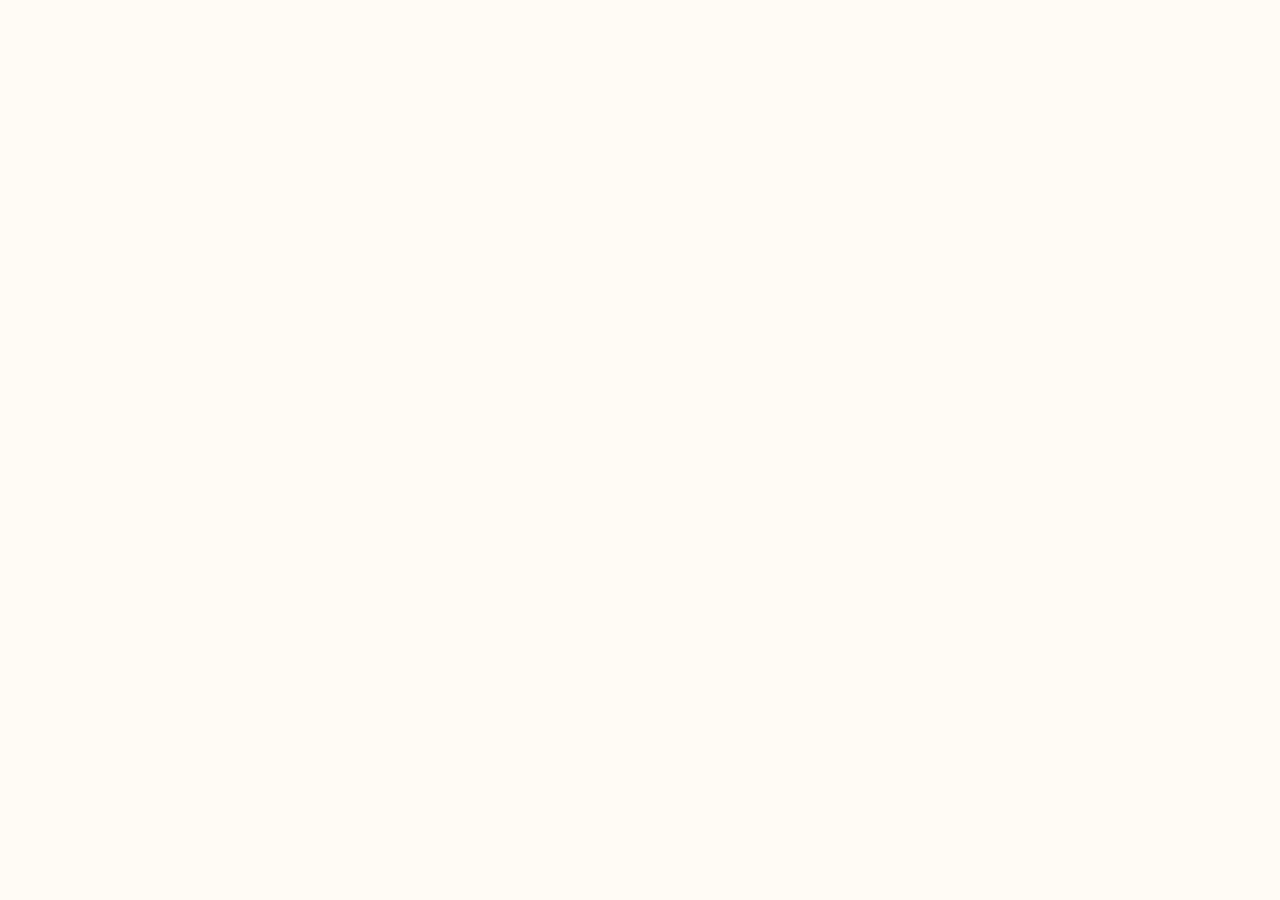
==== commit a2263d40: "Ju" ====
--- a/index.html
+++ b/index.html
@@ -1,38 +1,40 @@
 <!doctype html>
-<html lang="pt"><head>
-<meta charset="UTF-8" /><meta name="viewport" content="width=device-width, initial-scale=1" />
-<link rel="preconnect" href="https://fonts.googleapis.com" /><link rel="preconnect" href="https://fonts.gstatic.com" crossorigin />
-<link href="https://fonts.googleapis.com/css2?family=Barlow:wght@400;500;600;700&family=Barlow+Condensed:wght@600;700;800&family=Source+Serif+4:ital,wght@0,400;0,600;1,400&display=swap" rel="stylesheet" />
-<link rel="stylesheet" href="assets/style.css" />
-<title>Die Elf — Futebol alemão · Deutscher Fußball</title>
-<meta name="description" content="Blog sobre futebol alemão em português e alemão: Bundesliga, análise e cultura." />
-</head><body>
-<header class="hd"><div class="wrap in">
-  <a href="index.html" class="logo"><i></i><span data-name>Die Elf</span></a>
-  <nav class="nav"><a href="index.html#posts" data-t="nav_posts">Posts</a><a href="index.html#sobre" data-t="nav_about">Sobre & Contacto</a>
-    <div class="lang" role="group" aria-label="Idioma / Sprache"><button data-l="pt">PT</button><button data-l="de">DE</button></div></nav>
-</div></header>
-<section class="hero">
-  <div class="hero-c">
-    <p class="lbl" data-t="hero_tag">Bundesliga · Análise · Cultura</p>
-    <h1 data-t="hero_title">O futebol <em>alemão</em>, sem ruído</h1>
-    <p class="d" data-t="hero_desc"></p>
-    <div class="acts"><a href="#posts" class="btn" data-t="cta_posts">Ver posts</a><a href="#sobre" class="tl" data-t="cta_about">Sobre o blog</a></div>
-  </div>
-  <div class="art">
-    <svg viewBox="0 0 600 420" preserveAspectRatio="xMidYMid slice" fill="none" stroke="#fff" stroke-opacity=".22" stroke-width="3"><rect x="20" y="20" width="560" height="380"/><path d="M300 20v380"/><circle cx="300" cy="210" r="56"/><rect x="20" y="120" width="90" height="180"/><rect x="490" y="120" width="90" height="180"/></svg>
-    <div class="ov"><small data-t="latest">Último post</small><b id="ovt"></b><div class="meta" id="ovd" style="margin-top:6px;color:var(--mut)"></div></div>
-  </div>
-</section>
-<section class="sec alt" id="feat"></section>
-<section class="sec" id="posts"><div class="wrap">
-  <div class="sh"><p class="lbl" data-t="posts_label">Descobrir</p><h2 data-t="posts_title">Todos os posts</h2><p data-t="posts_sub"></p></div>
-  <div class="grid" id="grid"></div>
-</div></section>
-<section class="sec" id="sobre" style="padding-top:0"><div class="wrap"><div class="box">
-  <div><p class="lbl" data-t="about_label">Sobre o projeto</p><h2 data-t="about_title"></h2><p data-t="about_text"></p></div>
-  <div class="ct"><p class="lbl" data-t="contact_label">Contacto</p><h2 data-t="contact_title"></h2><p data-t="contact_text"></p><a class="btn" data-mail href="#">email</a></div>
-</div></div></section>
-<footer class="ft"><div class="wrap"><b data-name>Die Elf</b><span>© <span data-year>2026</span> <span data-name>Die Elf</span> · <span data-t="rights">Todos os direitos reservados.</span></span></div></footer>
-<script src="dados.js"></script><script src="assets/app.js"></script>
-</body></html>
+<html lang="pt">
+<head>
+<script async src="https://pagead2.googlesyndication.com/pagead/js/adsbygoogle.js?client=ca-pub-5206866962356060" crossorigin="anonymous"></script>
+<meta charset="utf-8">
+<meta name="viewport" content="width=device-width,initial-scale=1">
+<title>Vista Oculta — Miradouros secretos</title>
+<meta name="description" content="Miradouros secretos, trilhos escondidos e paisagens que quase ninguém conhece. Roteiros detalhados a menos de 30 minutos de ti.">
+<meta property="og:title" content="Vista Oculta — Miradouros secretos">
+<meta property="og:description" content="Roteiros, trilhos e miradouros escondidos, explicados passo a passo.">
+<meta property="og:image" content="https://cdn.jsdelivr.net/gh/bloguiz/vista-oculta-assets@main/logos/logo-vo-principal-com-texto.png">
+<link rel="icon" href="https://cdn.jsdelivr.net/gh/bloguiz/vista-oculta-assets@main/logos/logo-vo-sem-texto.png">
+<style>
+:root{--cream:#fffbf5;--ivory:#f7f3ed;--sand:#ede6d9;--green:#1f5c4a;--dark:#14342a;--taupe:#a69080;--ink:#3a3a3a;--serif:"Cormorant Garamond",Georgia,"Times New Roman",serif;--sans:system-ui,-apple-system,"Segoe UI",Roboto,sans-serif}
+*{margin:0;padding:0;box-sizing:border-box}
+html{scroll-behavior:smooth;scroll-padding-top:80px}
+body{font:17px/1.7 var(--sans);color:var(--ink);background:var(--cream);-webkit-font-smoothing:antialiased}
+img{max-width:100%;display:block}a{color:inherit;text-decoration:none}
+.w{max-width:1100px;margin:0 auto;padding:0 1.25rem}.n{max-width:760px}
+.lab{font-size:.75rem;letter-spacing:.18em;text-transform:uppercase;color:var(--green);font-weight:600}
+h1,h2,h3{font-family:var(--serif);font-weight:400;color:var(--dark);line-height:1.15}
+h1 em{color:var(--green)}
+header{position:sticky;top:0;z-index:9;background:rgba(255,251,245,.92);backdrop-filter:blur(8px);border-bottom:1px solid var(--sand)}
+header .w{display:flex;align-items:center;justify-content:space-between;gap:1rem;padding-top:.4rem;padding-bottom:.4rem}
+header img{height:52px;width:auto}
+nav{display:flex;gap:1.4rem;font-size:.95rem;font-weight:500;color:var(--dark)}
+nav a:hover{color:var(--green)}
+.btn{display:inline-block;background:var(--dark);color:var(--cream);padding:.9rem 1.8rem;font-size:.8rem;letter-spacing:.1em;text-transform:uppercase;font-weight:600;transition:background .2s}
+.btn:hover{background:var(--green)}
+.hero{display:grid;grid-template-columns:1fr 1.15fr;gap:3rem;align-items:center;padding:3.5rem 0}
+.hero h1{font-size:clamp(2.4rem,5vw,4rem);margin:.8rem 0 1rem;font-weight:300}
+.hero p.d{max-width:430px;margin-bottom:1.6rem}
+.hero .img{aspect-ratio:4/3;overflow:hidden;border-radius:6px;clip-path:polygon(12% 0,100% 0,100% 100%,0 100%)}
+.hero .img img{width:100%;height:100%;object-fit:cover}
+.sec{padding:4rem 0}.alt{background:var(--ivory)}
+.sh{margin-bottom:2.2rem}.sh h2{font-size:clamp(2rem,4vw,2.8rem);margin:.4rem 0}.sh p{color:var(--taupe)}
+.grid{display:grid;grid-template-columns:repeat(auto-fill,minmax(290px,1fr));gap:1.6rem}
+.card{background:#fefcf9;border:1px solid var(--sand);border-radius:8px;overflow:hidden;display:flex;flex-direction:column;transition:transform .25s,box-shadow .25s}
+.card:hover{transform:translateY(-4px);box-shadow:0 16px 32px rgba(20,52,42,.09)}
+.card .im{aspect-ratio:16/10;overflow:hidden;background:var(--ivory)}
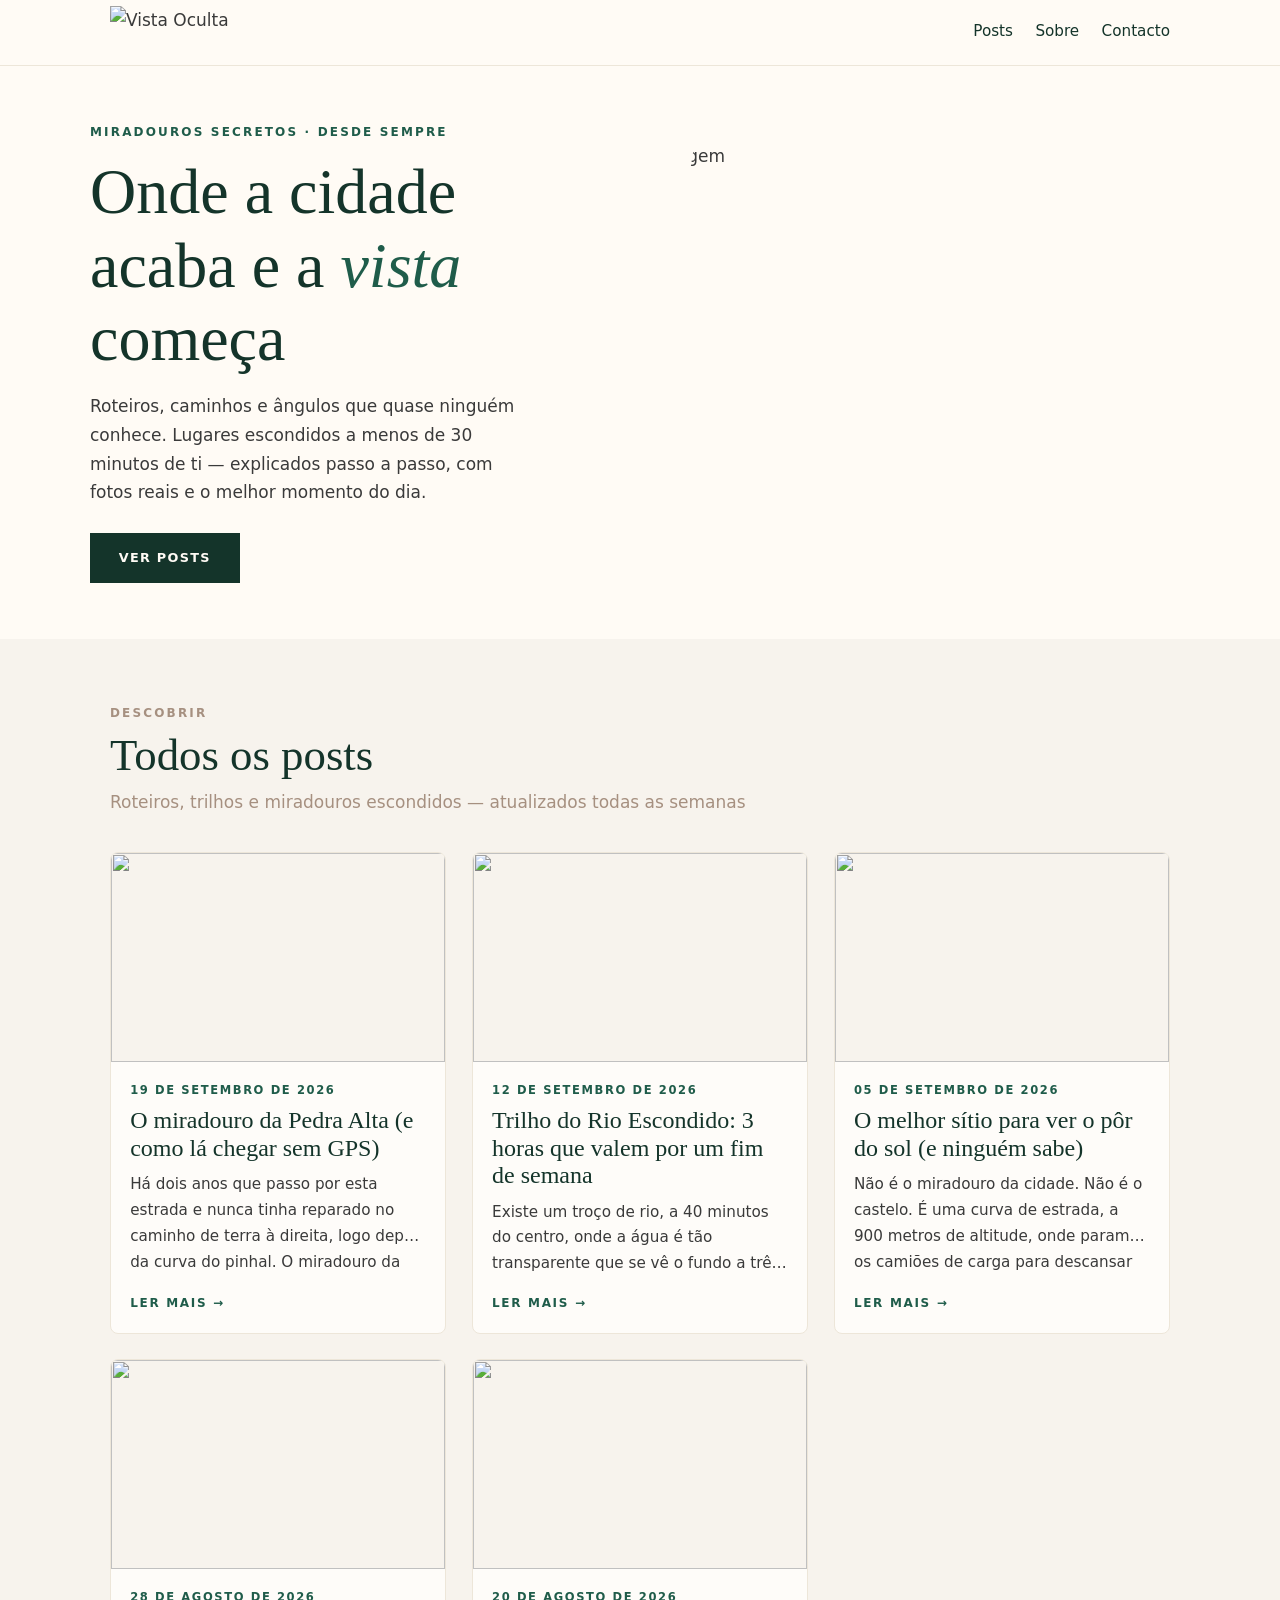
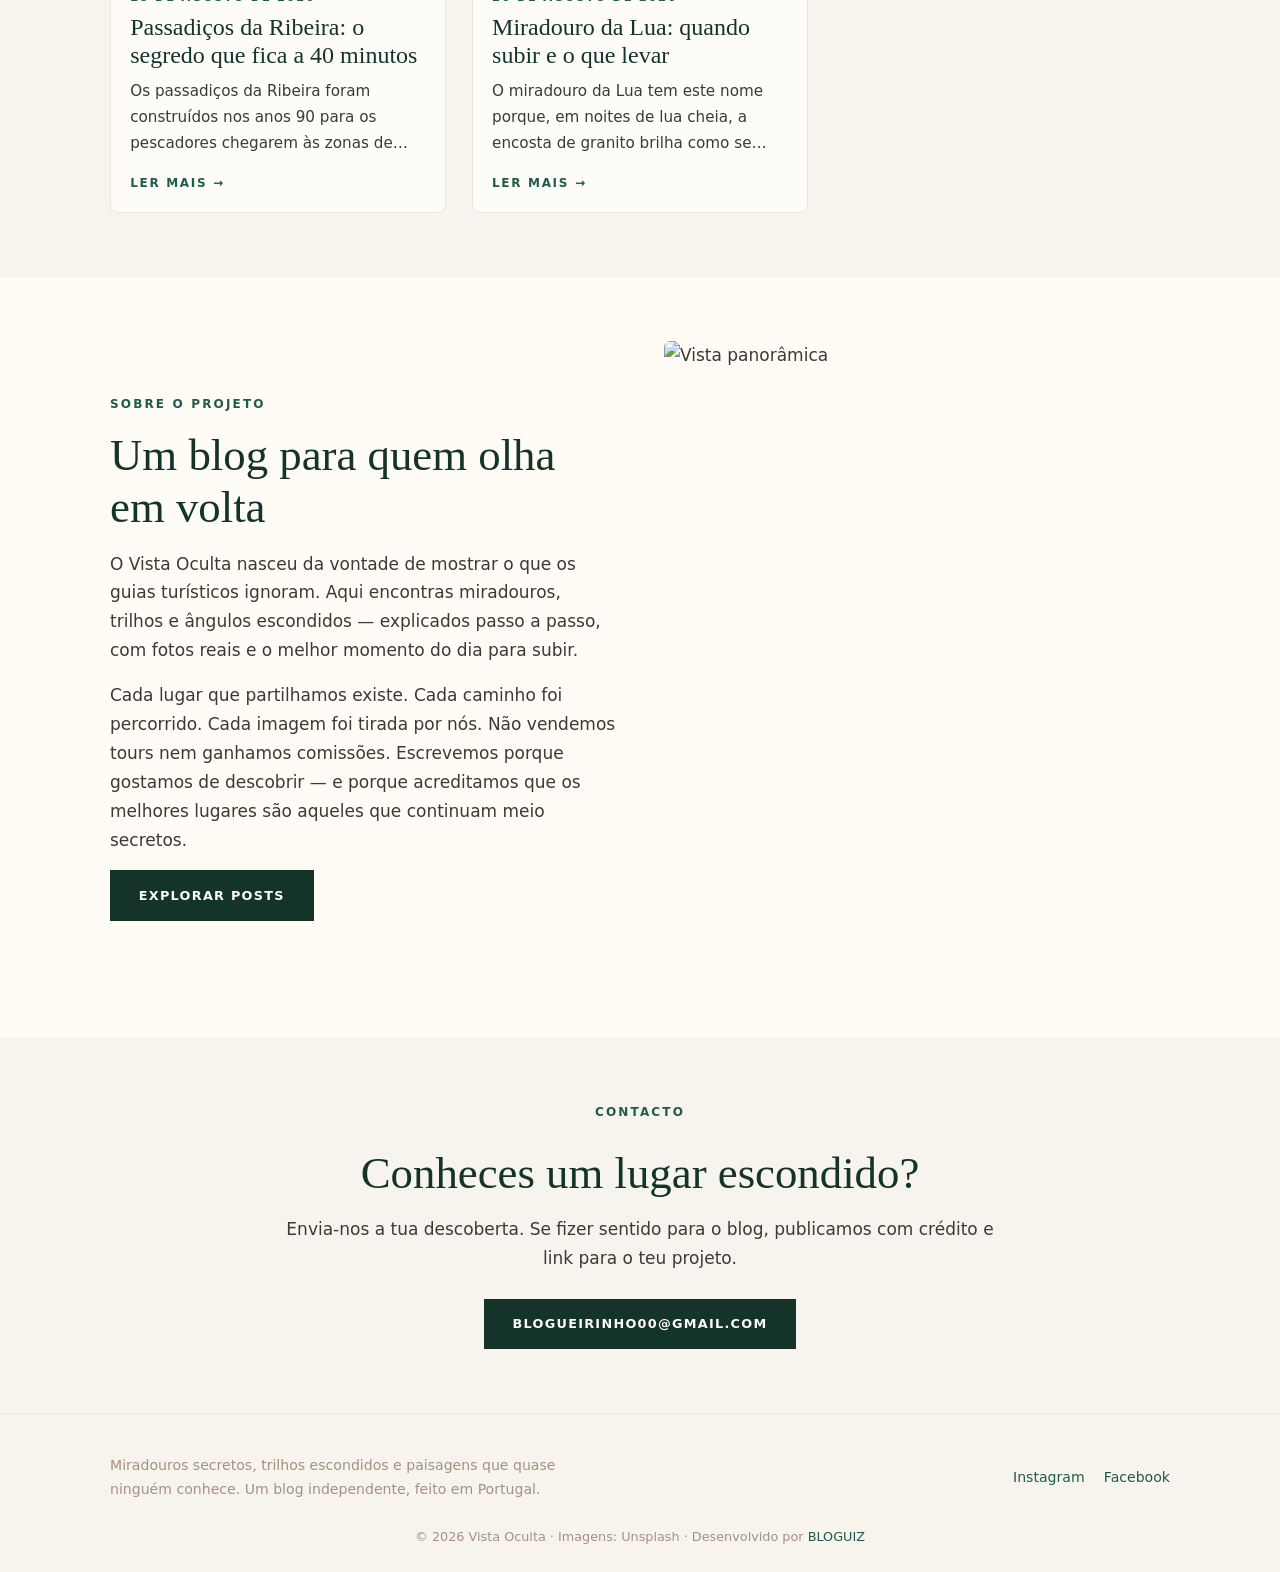
==== commit 0b7c636b: "Add files via upload" ====
--- a/index.html
+++ b/index.html
@@ -38,3 +38,111 @@
 .card{background:#fefcf9;border:1px solid var(--sand);border-radius:8px;overflow:hidden;display:flex;flex-direction:column;transition:transform .25s,box-shadow .25s}
 .card:hover{transform:translateY(-4px);box-shadow:0 16px 32px rgba(20,52,42,.09)}
 .card .im{aspect-ratio:16/10;overflow:hidden;background:var(--ivory)}
+.card img{width:100%;height:100%;object-fit:cover}
+.card div.b{padding:1.2rem;display:flex;flex-direction:column;flex:1}
+.card small{font-size:.72rem;letter-spacing:.14em;text-transform:uppercase;color:var(--green);font-weight:600}
+.card h3{font-size:1.5rem;margin:.4rem 0 .6rem}
+.card p{font-size:.95rem;flex:1;display:-webkit-box;-webkit-line-clamp:3;-webkit-box-orient:vertical;overflow:hidden}
+.card .m{margin-top:1rem;font-size:.75rem;letter-spacing:.14em;text-transform:uppercase;font-weight:700;color:var(--green)}
+.two{display:grid;grid-template-columns:1fr 1fr;gap:3rem;align-items:center}
+.two img{border-radius:6px;aspect-ratio:4/5;object-fit:cover;width:100%}
+.two h2{font-size:clamp(2rem,4vw,2.8rem);margin:.5rem 0 1rem}.two p{margin-bottom:1rem}
+.c{text-align:center}.c h2{font-size:clamp(2rem,4vw,2.8rem);margin:.5rem 0 1rem}.c p{margin-bottom:1.6rem}
+.post{padding:3rem 0 4rem}
+.post .top{text-align:center;margin-bottom:2rem}
+.post h1{font-size:clamp(2.2rem,5vw,3.4rem);font-weight:300;margin:.6rem 0}
+.post .dt{font-size:.78rem;letter-spacing:.14em;text-transform:uppercase;color:var(--taupe)}
+.post>.w>img{width:100%;aspect-ratio:16/9;object-fit:cover;border-radius:8px;margin-bottom:2rem}
+.body{font-family:Georgia,"Times New Roman",serif;font-size:1.12rem;line-height:1.85}
+.body p{margin-bottom:1.3em}
+.body h2{font-size:1.9rem;margin:1.8em 0 .5em}
+.body ul{margin:1em 0 1.4em 1.4rem}.body li{margin-bottom:.4em}
+.body blockquote{border-left:3px solid var(--green);padding:.4rem 0 .4rem 1.2rem;margin:1.5em 0;font-style:italic;color:var(--dark)}
+.back{display:inline-block;margin-top:2rem;font-weight:600;color:var(--green)}
+footer{background:var(--ivory);border-top:1px solid var(--sand);padding:2.5rem 0 1.5rem;font-size:.88rem;color:var(--taupe)}
+footer .w{display:flex;flex-wrap:wrap;gap:1.5rem;justify-content:space-between;align-items:center}
+footer p.t{max-width:460px}footer a{color:var(--green);font-weight:500}
+footer .s{display:flex;gap:1.2rem}
+.cp{text-align:center;margin-top:1.5rem;font-size:.8rem}
+@media(max-width:800px){.hero,.two{grid-template-columns:1fr;gap:1.6rem}.hero .img{clip-path:none;order:-1}nav{gap:.9rem;font-size:.85rem}header img{height:42px}.sec{padding:3rem 0}}
+</style>
+</head>
+<body>
+<header><div class="w">
+<a href="#" aria-label="Vista Oculta"><img src="https://cdn.jsdelivr.net/gh/bloguiz/vista-oculta-assets@main/logos/logo-vo-principal-com-texto.png" alt="Vista Oculta"></a>
+<nav><a href="#posts">Posts</a><a href="#sobre">Sobre</a><a href="#contacto">Contacto</a></nav>
+</div></header>
+
+<main id="home">
+<section class="w hero">
+<div>
+<p class="lab">Miradouros secretos · Desde sempre</p>
+<h1>Onde a cidade<br>acaba e a <em>vista</em> começa</h1>
+<p class="d">Roteiros, caminhos e ângulos que quase ninguém conhece. Lugares escondidos a menos de 30 minutos de ti — explicados passo a passo, com fotos reais e o melhor momento do dia.</p>
+<a href="#posts" class="btn">Ver posts</a>
+</div>
+<div class="img"><img id="heroImg" src="https://images.unsplash.com/photo-1506905925346-21bda4d32df4?w=640&q=40" alt="Paisagem" fetchpriority="high"></div>
+</section>
+
+<section class="sec alt" id="posts"><div class="w">
+<div class="sh"><p class="lab">Descobrir</p><h2>Todos os posts</h2><p>Roteiros, trilhos e miradouros escondidos — atualizados todas as semanas</p></div>
+<div class="grid" id="grid"></div>
+</div></section>
+
+<section class="sec" id="sobre"><div class="w two">
+<div>
+<p class="lab">Sobre o projeto</p>
+<h2>Um blog para quem olha em volta</h2>
+<p>O Vista Oculta nasceu da vontade de mostrar o que os guias turísticos ignoram. Aqui encontras miradouros, trilhos e ângulos escondidos — explicados passo a passo, com fotos reais e o melhor momento do dia para subir.</p>
+<p>Cada lugar que partilhamos existe. Cada caminho foi percorrido. Cada imagem foi tirada por nós. Não vendemos tours nem ganhamos comissões. Escrevemos porque gostamos de descobrir — e porque acreditamos que os melhores lugares são aqueles que continuam meio secretos.</p>
+<a href="#posts" class="btn">Explorar posts</a>
+</div>
+<img src="https://images.unsplash.com/photo-1464822759023-fed622ff2c3b?w=480&q=40" alt="Vista panorâmica" loading="lazy">
+</div></section>
+
+<section class="sec alt c" id="contacto"><div class="w n">
+<p class="lab">Contacto</p>
+<h2>Conheces um lugar escondido?</h2>
+<p>Envia-nos a tua descoberta. Se fizer sentido para o blog, publicamos com crédito e link para o teu projeto.</p>
+<a href="mailto:blogueirinho00@gmail.com" class="btn">blogueirinho00@gmail.com</a>
+</div></section>
+</main>
+
+<article id="post" class="post" hidden></article>
+
+<footer><div class="w">
+<p class="t">Miradouros secretos, trilhos escondidos e paisagens que quase ninguém conhece. Um blog independente, feito em Portugal.</p>
+<div class="s"><a href="https://instagram.com" rel="noopener">Instagram</a><a href="https://facebook.com" rel="noopener">Facebook</a></div>
+</div>
+<p class="cp">© 2026 Vista Oculta · Imagens: Unsplash · Desenvolvido por <a href="https://bloguiz.com" rel="noopener">BLOGUIZ</a></p>
+</footer>
+
+<script>
+const POSTS=[
+{id:"miradouro-pedra-alta",title:"O miradouro da Pedra Alta (e como lá chegar sem GPS)",date:"2026-09-19",image:"photo-1464822759023-fed622ff2c3b",body:"<p><em>Há dois anos que passo por esta estrada e nunca tinha reparado no caminho de terra à direita, logo depois da curva do pinhal.</em></p><p>O miradouro da Pedra Alta não aparece em nenhum guia turístico. Não tem placa, não tem parque de estacionamento, não tem cafés. Só tem a melhor vista da região — e é por isso que continua secreto.</p><h2>Como chegar</h2><p>Deixas o carro no largo de terra batida antes da ponte (há espaço para três carros, no máximo). Segues a pé pelo caminho de terra batida durante cerca de 12 minutos, sempre a subir. Ignoras o primeiro desvio à esquerda — esse leva a uma casa privada.</p><ul><li><strong>Distância:</strong> 1,8 km (ida)</li><li><strong>Dificuldade:</strong> fácil, mas com raízes à solta</li><li><strong>Tempo:</strong> 25 minutos ida e volta, sem pressa</li></ul><h2>Melhor hora</h2><p>Fim da tarde, entre as 18h30 e as 20h no verão. A luz bate de lado na encosta e a serra fica dourada. Evita dias de nevoeiro — a vista desaparece por completo.</p><blockquote>Traz água e não deixes nada para trás. Este lugar só continua bonito se continuar limpo.</blockquote>"},
+{id:"trilho-rio-escondido",title:"Trilho do Rio Escondido: 3 horas que valem por um fim de semana",date:"2026-09-12",image:"photo-1441974231531-c6227db76b6e",body:"<p>Existe um troço de rio, a 40 minutos do centro, onde a água é tão transparente que se vê o fundo a três metros. Chega-se por um trilho antigo, usado por pescadores, que praticamente desapareceu dos mapas.</p><h2>O percurso</h2><p>Começa junto à ponte romana, segue pela margem esquerda durante 4 km, e termina numa pequena praia fluvial onde ninguém vai. Pelo caminho passas por duas cascatas pequenas e por um moinho abandonado.</p><ul><li><strong>Distância:</strong> 8 km (ida e volta)</li><li><strong>Dificuldade:</strong> moderada</li><li><strong>Tempo:</strong> 3 horas com paragens</li><li><strong>Levar:</strong> sapatos fechados, água, snack</li></ul><h2>Aviso</h2><p>Depois de chuva forte, o nível da água sobe muito. Não vás nos dois dias seguintes a temporal — há passagens que ficam submersas.</p>"},
+{id:"melhor-por-do-sol",title:"O melhor sítio para ver o pôr do sol (e ninguém sabe)",date:"2026-09-05",image:"photo-1519681393784-d120267933ba",body:"<p>Não é o miradouro da cidade. Não é o castelo. É uma curva de estrada, a 900 metros de altitude, onde param os camiões de carga para descansar — e onde o sol se põe exatamente sobre o vale.</p><h2>Quando ir</h2><p>Chega 40 minutos antes do pôr do sol. Leva um casaco — a temperatura cai 6 a 8 graus assim que o sol desaparece.</p><h2>Como identificar</h2><p>Procura o marco de pedra pintado de branco, à direita, e estaciona no alargamento de terra. Sobe 30 metros pelo caminho de cabras. A vista abre-se de repente.</p><blockquote>Não é um lugar para multidões. Se levares mais de 4 pessoas, já perde a magia.</blockquote>"},
+{id:"passadicos-ribeira",title:"Passadiços da Ribeira: o segredo que fica a 40 minutos",date:"2026-08-28",image:"photo-1470071459604-3b5ec3a7fe05",body:"<p>Os passadiços da Ribeira foram construídos nos anos 90 para os pescadores chegarem às zonas de pesca. Hoje são o trilho mais bonito da região — e quase ninguém sabe que existem.</p><h2>O que esperar</h2><p>3 km de passadiços em madeira, suspensos sobre a encosta, com vista permanente para o rio. Há dois pontos onde a estrutura está degradada — passa com cuidado e não te apoies nos corrimãos.</p><ul><li><strong>Extensão:</strong> 3 km lineares</li><li><strong>Dificuldade:</strong> fácil</li><li><strong>Melhor época:</strong> primavera e outono</li></ul>"},
+{id:"miradouro-da-lua",title:"Miradouro da Lua: quando subir e o que levar",date:"2026-08-20",image:"photo-1506905925346-21bda4d32df4",body:"<p>O miradouro da Lua tem este nome porque, em noites de lua cheia, a encosta de granito brilha como se estivesse coberta de neve. É um fenómeno raro, mas acontece quatro ou cinco vezes por ano.</p><h2>Quando subir</h2><p>Na noite anterior à lua cheia e na própria noite. A partir das 22h a luz é suficiente para ver o caminho sem lanterna — mas leva uma, na mesma.</p><h2>O que levar</h2><ul><li>Casaco corta-vento</li><li>Lanterna (pilhas novas)</li><li>Água quente numa garrafa térmica</li><li>Manta ou saco de dormir leve</li></ul><h2>Como chegar</h2><p>Estrada alcatroada até ao km 7. Depois, caminho de terra durante 20 minutos. O último troço tem pedras soltas — atenção com sapatos de sola lisa.</p>"}
+];
+const U=(i,w)=>`https://images.unsplash.com/${i}?w=${w}&q=40&auto=format`;
+const fd=d=>new Date(d+"T12:00").toLocaleDateString("pt-PT",{day:"2-digit",month:"long",year:"numeric"});
+const tx=h=>{const t=h.replace(/<[^>]+>/g," ").replace(/\s+/g," ").trim();return t.length>150?t.slice(0,150).trim()+"…":t};
+const $=id=>document.getElementById(id);
+const P=POSTS.slice().sort((a,b)=>b.date.localeCompare(a.date));
+$("heroImg").src=U(P[0].image,640);
+$("grid").innerHTML=P.map((p,i)=>`<a class="card" href="#/${p.id}"><div class="im"><img src="${U(p.image,380)}" alt="" loading="${i>2?"lazy":"eager"}" width="600" height="375"></div><div class="b"><small>${fd(p.date)}</small><h3>${p.title}</h3><p>${tx(p.body)}</p><span class="m">Ler mais →</span></div></a>`).join("");
+function route(){
+  const id=location.hash.startsWith("#/")?location.hash.slice(2):"";
+  const p=P.find(x=>x.id===id);
+  $("home").hidden=!!p;$("post").hidden=!p;
+  if(p){
+    document.title=p.title+" — Vista Oculta";
+    $("post").innerHTML=`<div class="w n"><div class="top"><p class="lab">Vista Oculta</p><h1>${p.title}</h1><p class="dt">${fd(p.date)}</p></div></div><div class="w" style="max-width:1000px"><img src="${U(p.image,760)}" alt="${p.title.replace(/"/g,"&quot;")}" style="width:100%;aspect-ratio:16/9;object-fit:cover;border-radius:8px;margin-bottom:2rem"></div><div class="w n body">${p.body}<a class="back" href="#posts">← Voltar aos posts</a></div>`;
+    scrollTo(0,0);
+  }else{document.title="Vista Oculta — Miradouros secretos"}
+}
+addEventListener("hashchange",route);route();
+</script>
+</body>
+</html>
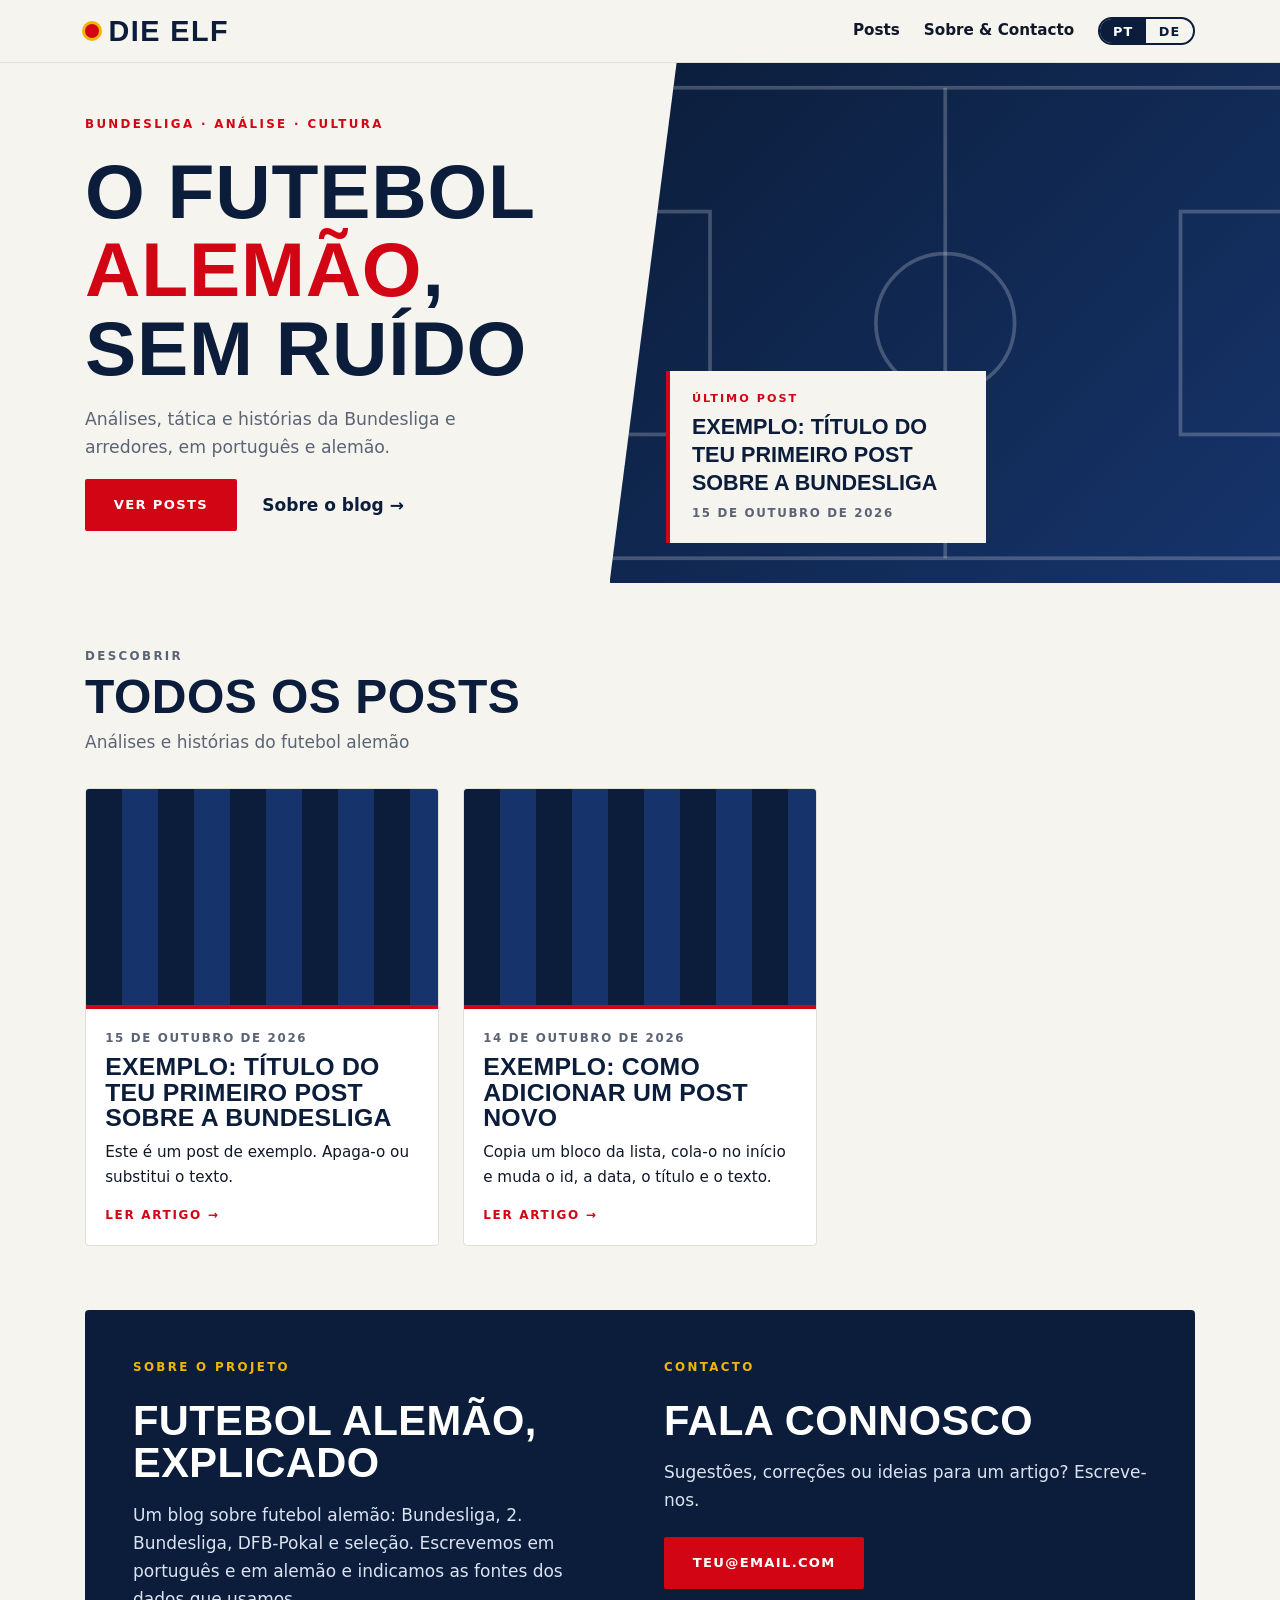
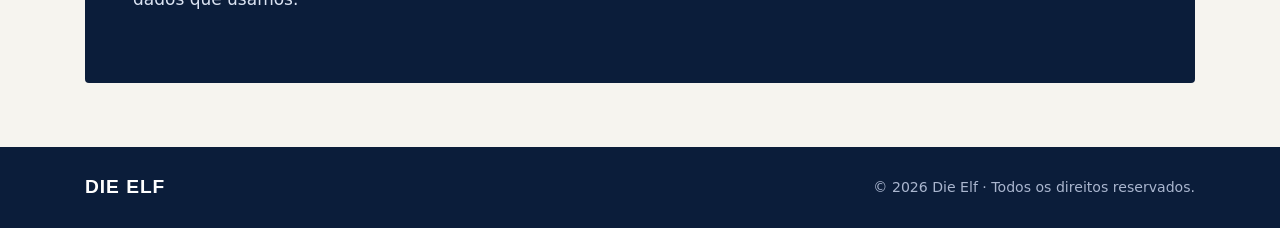
==== commit 0436d59d: "Add files via upload" ====
--- a/index.html
+++ b/index.html
@@ -1,148 +1,75 @@
 <!doctype html>
 <html lang="pt">
 <head>
-<script async src="https://pagead2.googlesyndication.com/pagead/js/adsbygoogle.js?client=ca-pub-5206866962356060" crossorigin="anonymous"></script>
 <meta charset="utf-8">
 <meta name="viewport" content="width=device-width,initial-scale=1">
-<title>Vista Oculta — Miradouros secretos</title>
-<meta name="description" content="Miradouros secretos, trilhos escondidos e paisagens que quase ninguém conhece. Roteiros detalhados a menos de 30 minutos de ti.">
-<meta property="og:title" content="Vista Oculta — Miradouros secretos">
-<meta property="og:description" content="Roteiros, trilhos e miradouros escondidos, explicados passo a passo.">
-<meta property="og:image" content="https://cdn.jsdelivr.net/gh/bloguiz/vista-oculta-assets@main/logos/logo-vo-principal-com-texto.png">
-<link rel="icon" href="https://cdn.jsdelivr.net/gh/bloguiz/vista-oculta-assets@main/logos/logo-vo-sem-texto.png">
-<style>
-:root{--cream:#fffbf5;--ivory:#f7f3ed;--sand:#ede6d9;--green:#1f5c4a;--dark:#14342a;--taupe:#a69080;--ink:#3a3a3a;--serif:"Cormorant Garamond",Georgia,"Times New Roman",serif;--sans:system-ui,-apple-system,"Segoe UI",Roboto,sans-serif}
-*{margin:0;padding:0;box-sizing:border-box}
-html{scroll-behavior:smooth;scroll-padding-top:80px}
-body{font:17px/1.7 var(--sans);color:var(--ink);background:var(--cream);-webkit-font-smoothing:antialiased}
-img{max-width:100%;display:block}a{color:inherit;text-decoration:none}
-.w{max-width:1100px;margin:0 auto;padding:0 1.25rem}.n{max-width:760px}
-.lab{font-size:.75rem;letter-spacing:.18em;text-transform:uppercase;color:var(--green);font-weight:600}
-h1,h2,h3{font-family:var(--serif);font-weight:400;color:var(--dark);line-height:1.15}
-h1 em{color:var(--green)}
-header{position:sticky;top:0;z-index:9;background:rgba(255,251,245,.92);backdrop-filter:blur(8px);border-bottom:1px solid var(--sand)}
-header .w{display:flex;align-items:center;justify-content:space-between;gap:1rem;padding-top:.4rem;padding-bottom:.4rem}
-header img{height:52px;width:auto}
-nav{display:flex;gap:1.4rem;font-size:.95rem;font-weight:500;color:var(--dark)}
-nav a:hover{color:var(--green)}
-.btn{display:inline-block;background:var(--dark);color:var(--cream);padding:.9rem 1.8rem;font-size:.8rem;letter-spacing:.1em;text-transform:uppercase;font-weight:600;transition:background .2s}
-.btn:hover{background:var(--green)}
-.hero{display:grid;grid-template-columns:1fr 1.15fr;gap:3rem;align-items:center;padding:3.5rem 0}
-.hero h1{font-size:clamp(2.4rem,5vw,4rem);margin:.8rem 0 1rem;font-weight:300}
-.hero p.d{max-width:430px;margin-bottom:1.6rem}
-.hero .img{aspect-ratio:4/3;overflow:hidden;border-radius:6px;clip-path:polygon(12% 0,100% 0,100% 100%,0 100%)}
-.hero .img img{width:100%;height:100%;object-fit:cover}
-.sec{padding:4rem 0}.alt{background:var(--ivory)}
-.sh{margin-bottom:2.2rem}.sh h2{font-size:clamp(2rem,4vw,2.8rem);margin:.4rem 0}.sh p{color:var(--taupe)}
-.grid{display:grid;grid-template-columns:repeat(auto-fill,minmax(290px,1fr));gap:1.6rem}
-.card{background:#fefcf9;border:1px solid var(--sand);border-radius:8px;overflow:hidden;display:flex;flex-direction:column;transition:transform .25s,box-shadow .25s}
-.card:hover{transform:translateY(-4px);box-shadow:0 16px 32px rgba(20,52,42,.09)}
-.card .im{aspect-ratio:16/10;overflow:hidden;background:var(--ivory)}
-.card img{width:100%;height:100%;object-fit:cover}
-.card div.b{padding:1.2rem;display:flex;flex-direction:column;flex:1}
-.card small{font-size:.72rem;letter-spacing:.14em;text-transform:uppercase;color:var(--green);font-weight:600}
-.card h3{font-size:1.5rem;margin:.4rem 0 .6rem}
-.card p{font-size:.95rem;flex:1;display:-webkit-box;-webkit-line-clamp:3;-webkit-box-orient:vertical;overflow:hidden}
-.card .m{margin-top:1rem;font-size:.75rem;letter-spacing:.14em;text-transform:uppercase;font-weight:700;color:var(--green)}
-.two{display:grid;grid-template-columns:1fr 1fr;gap:3rem;align-items:center}
-.two img{border-radius:6px;aspect-ratio:4/5;object-fit:cover;width:100%}
-.two h2{font-size:clamp(2rem,4vw,2.8rem);margin:.5rem 0 1rem}.two p{margin-bottom:1rem}
-.c{text-align:center}.c h2{font-size:clamp(2rem,4vw,2.8rem);margin:.5rem 0 1rem}.c p{margin-bottom:1.6rem}
-.post{padding:3rem 0 4rem}
-.post .top{text-align:center;margin-bottom:2rem}
-.post h1{font-size:clamp(2.2rem,5vw,3.4rem);font-weight:300;margin:.6rem 0}
-.post .dt{font-size:.78rem;letter-spacing:.14em;text-transform:uppercase;color:var(--taupe)}
-.post>.w>img{width:100%;aspect-ratio:16/9;object-fit:cover;border-radius:8px;margin-bottom:2rem}
-.body{font-family:Georgia,"Times New Roman",serif;font-size:1.12rem;line-height:1.85}
-.body p{margin-bottom:1.3em}
-.body h2{font-size:1.9rem;margin:1.8em 0 .5em}
-.body ul{margin:1em 0 1.4em 1.4rem}.body li{margin-bottom:.4em}
-.body blockquote{border-left:3px solid var(--green);padding:.4rem 0 .4rem 1.2rem;margin:1.5em 0;font-style:italic;color:var(--dark)}
-.back{display:inline-block;margin-top:2rem;font-weight:600;color:var(--green)}
-footer{background:var(--ivory);border-top:1px solid var(--sand);padding:2.5rem 0 1.5rem;font-size:.88rem;color:var(--taupe)}
-footer .w{display:flex;flex-wrap:wrap;gap:1.5rem;justify-content:space-between;align-items:center}
-footer p.t{max-width:460px}footer a{color:var(--green);font-weight:500}
-footer .s{display:flex;gap:1.2rem}
-.cp{text-align:center;margin-top:1.5rem;font-size:.8rem}
-@media(max-width:800px){.hero,.two{grid-template-columns:1fr;gap:1.6rem}.hero .img{clip-path:none;order:-1}nav{gap:.9rem;font-size:.85rem}header img{height:42px}.sec{padding:3rem 0}}
-</style>
+<title>Die Elf — Futebol alemão · Deutscher Fußball</title>
+<meta name="description" content="Blog sobre futebol alemão em português e alemão: Bundesliga, análise e cultura.">
+<link rel="icon" href="data:image/svg+xml,%3Csvg xmlns='http://www.w3.org/2000/svg' viewBox='0 0 32 32'%3E%3Ccircle cx='16' cy='16' r='13' fill='%23d20515' stroke='%23f2b705' stroke-width='4'/%3E%3C/svg%3E">
+<link rel="stylesheet" href="estilo.css">
 </head>
 <body>
 <header><div class="w">
-<a href="#" aria-label="Vista Oculta"><img src="https://cdn.jsdelivr.net/gh/bloguiz/vista-oculta-assets@main/logos/logo-vo-principal-com-texto.png" alt="Vista Oculta"></a>
-<nav><a href="#posts">Posts</a><a href="#sobre">Sobre</a><a href="#contacto">Contacto</a></nav>
+<a href="index.html" class="logo"><i></i><span>Die Elf</span></a>
+<nav><a href="index.html#posts" data-t="nav_posts"></a><a href="index.html#sobre" data-t="nav_about"></a>
+<div class="lang" role="group" aria-label="Idioma / Sprache"><button data-l="pt">PT</button><button data-l="de">DE</button></div></nav>
 </div></header>
-
-<main id="home">
-<section class="w hero">
-<div>
-<p class="lab">Miradouros secretos · Desde sempre</p>
-<h1>Onde a cidade<br>acaba e a <em>vista</em> começa</h1>
-<p class="d">Roteiros, caminhos e ângulos que quase ninguém conhece. Lugares escondidos a menos de 30 minutos de ti — explicados passo a passo, com fotos reais e o melhor momento do dia.</p>
-<a href="#posts" class="btn">Ver posts</a>
+<main>
+<section class="hero">
+<div class="hc">
+<p class="lbl" data-t="hero_tag"></p>
+<h1 data-t="hero_title"></h1>
+<p class="d" data-t="hero_desc"></p>
+<div class="acts"><a href="#posts" class="btn" data-t="cta_posts"></a><a href="#sobre" class="tl" data-t="cta_about"></a></div>
 </div>
-<div class="img"><img id="heroImg" src="https://images.unsplash.com/photo-1506905925346-21bda4d32df4?w=640&q=40" alt="Paisagem" fetchpriority="high"></div>
+<div class="art">
+<svg viewBox="0 0 600 420" preserveAspectRatio="xMidYMid slice" fill="none" stroke="#fff" stroke-opacity=".22" stroke-width="3"><rect x="20" y="20" width="560" height="380"/><path d="M300 20v380"/><circle cx="300" cy="210" r="56"/><rect x="20" y="120" width="90" height="180"/><rect x="490" y="120" width="90" height="180"/></svg>
+<a class="ov" id="ov"></a>
+</div>
 </section>
-
-<section class="sec alt" id="posts"><div class="w">
-<div class="sh"><p class="lab">Descobrir</p><h2>Todos os posts</h2><p>Roteiros, trilhos e miradouros escondidos — atualizados todas as semanas</p></div>
+<section class="sec" id="posts"><div class="w">
+<div class="sh"><p class="lbl" data-t="posts_label"></p><h2 data-t="posts_title"></h2><p data-t="posts_sub"></p></div>
 <div class="grid" id="grid"></div>
 </div></section>
-
-<section class="sec" id="sobre"><div class="w two">
-<div>
-<p class="lab">Sobre o projeto</p>
-<h2>Um blog para quem olha em volta</h2>
-<p>O Vista Oculta nasceu da vontade de mostrar o que os guias turísticos ignoram. Aqui encontras miradouros, trilhos e ângulos escondidos — explicados passo a passo, com fotos reais e o melhor momento do dia para subir.</p>
-<p>Cada lugar que partilhamos existe. Cada caminho foi percorrido. Cada imagem foi tirada por nós. Não vendemos tours nem ganhamos comissões. Escrevemos porque gostamos de descobrir — e porque acreditamos que os melhores lugares são aqueles que continuam meio secretos.</p>
-<a href="#posts" class="btn">Explorar posts</a>
-</div>
-<img src="https://images.unsplash.com/photo-1464822759023-fed622ff2c3b?w=480&q=40" alt="Vista panorâmica" loading="lazy">
-</div></section>
-
-<section class="sec alt c" id="contacto"><div class="w n">
-<p class="lab">Contacto</p>
-<h2>Conheces um lugar escondido?</h2>
-<p>Envia-nos a tua descoberta. Se fizer sentido para o blog, publicamos com crédito e link para o teu projeto.</p>
-<a href="mailto:blogueirinho00@gmail.com" class="btn">blogueirinho00@gmail.com</a>
-</div></section>
+<section class="sec" id="sobre" style="padding-top:0"><div class="w"><div class="box">
+<div><p class="lbl" data-t="about_label"></p><h2 data-t="about_title"></h2><p data-t="about_text"></p></div>
+<div><p class="lbl" data-t="contact_label"></p><h2 data-t="contact_title"></h2><p data-t="contact_text"></p><a class="btn" id="mail"></a></div>
+</div></div></section>
 </main>
-
-<article id="post" class="post" hidden></article>
-
-<footer><div class="w">
-<p class="t">Miradouros secretos, trilhos escondidos e paisagens que quase ninguém conhece. Um blog independente, feito em Portugal.</p>
-<div class="s"><a href="https://instagram.com" rel="noopener">Instagram</a><a href="https://facebook.com" rel="noopener">Facebook</a></div>
-</div>
-<p class="cp">© 2026 Vista Oculta · Imagens: Unsplash · Desenvolvido por <a href="https://bloguiz.com" rel="noopener">BLOGUIZ</a></p>
-</footer>
-
+<footer><div class="w"><b>Die Elf</b><span>© <span id="yr"></span> Die Elf · <span data-t="rights"></span></span></div></footer>
 <script>
+/* ===== EDITA AQUI: lista de posts (o texto completo fica em post.html) ===== */
+const EMAIL="teu@email.com";
 const POSTS=[
-{id:"miradouro-pedra-alta",title:"O miradouro da Pedra Alta (e como lá chegar sem GPS)",date:"2026-09-19",image:"photo-1464822759023-fed622ff2c3b",body:"<p><em>Há dois anos que passo por esta estrada e nunca tinha reparado no caminho de terra à direita, logo depois da curva do pinhal.</em></p><p>O miradouro da Pedra Alta não aparece em nenhum guia turístico. Não tem placa, não tem parque de estacionamento, não tem cafés. Só tem a melhor vista da região — e é por isso que continua secreto.</p><h2>Como chegar</h2><p>Deixas o carro no largo de terra batida antes da ponte (há espaço para três carros, no máximo). Segues a pé pelo caminho de terra batida durante cerca de 12 minutos, sempre a subir. Ignoras o primeiro desvio à esquerda — esse leva a uma casa privada.</p><ul><li><strong>Distância:</strong> 1,8 km (ida)</li><li><strong>Dificuldade:</strong> fácil, mas com raízes à solta</li><li><strong>Tempo:</strong> 25 minutos ida e volta, sem pressa</li></ul><h2>Melhor hora</h2><p>Fim da tarde, entre as 18h30 e as 20h no verão. A luz bate de lado na encosta e a serra fica dourada. Evita dias de nevoeiro — a vista desaparece por completo.</p><blockquote>Traz água e não deixes nada para trás. Este lugar só continua bonito se continuar limpo.</blockquote>"},
-{id:"trilho-rio-escondido",title:"Trilho do Rio Escondido: 3 horas que valem por um fim de semana",date:"2026-09-12",image:"photo-1441974231531-c6227db76b6e",body:"<p>Existe um troço de rio, a 40 minutos do centro, onde a água é tão transparente que se vê o fundo a três metros. Chega-se por um trilho antigo, usado por pescadores, que praticamente desapareceu dos mapas.</p><h2>O percurso</h2><p>Começa junto à ponte romana, segue pela margem esquerda durante 4 km, e termina numa pequena praia fluvial onde ninguém vai. Pelo caminho passas por duas cascatas pequenas e por um moinho abandonado.</p><ul><li><strong>Distância:</strong> 8 km (ida e volta)</li><li><strong>Dificuldade:</strong> moderada</li><li><strong>Tempo:</strong> 3 horas com paragens</li><li><strong>Levar:</strong> sapatos fechados, água, snack</li></ul><h2>Aviso</h2><p>Depois de chuva forte, o nível da água sobe muito. Não vás nos dois dias seguintes a temporal — há passagens que ficam submersas.</p>"},
-{id:"melhor-por-do-sol",title:"O melhor sítio para ver o pôr do sol (e ninguém sabe)",date:"2026-09-05",image:"photo-1519681393784-d120267933ba",body:"<p>Não é o miradouro da cidade. Não é o castelo. É uma curva de estrada, a 900 metros de altitude, onde param os camiões de carga para descansar — e onde o sol se põe exatamente sobre o vale.</p><h2>Quando ir</h2><p>Chega 40 minutos antes do pôr do sol. Leva um casaco — a temperatura cai 6 a 8 graus assim que o sol desaparece.</p><h2>Como identificar</h2><p>Procura o marco de pedra pintado de branco, à direita, e estaciona no alargamento de terra. Sobe 30 metros pelo caminho de cabras. A vista abre-se de repente.</p><blockquote>Não é um lugar para multidões. Se levares mais de 4 pessoas, já perde a magia.</blockquote>"},
-{id:"passadicos-ribeira",title:"Passadiços da Ribeira: o segredo que fica a 40 minutos",date:"2026-08-28",image:"photo-1470071459604-3b5ec3a7fe05",body:"<p>Os passadiços da Ribeira foram construídos nos anos 90 para os pescadores chegarem às zonas de pesca. Hoje são o trilho mais bonito da região — e quase ninguém sabe que existem.</p><h2>O que esperar</h2><p>3 km de passadiços em madeira, suspensos sobre a encosta, com vista permanente para o rio. Há dois pontos onde a estrutura está degradada — passa com cuidado e não te apoies nos corrimãos.</p><ul><li><strong>Extensão:</strong> 3 km lineares</li><li><strong>Dificuldade:</strong> fácil</li><li><strong>Melhor época:</strong> primavera e outono</li></ul>"},
-{id:"miradouro-da-lua",title:"Miradouro da Lua: quando subir e o que levar",date:"2026-08-20",image:"photo-1506905925346-21bda4d32df4",body:"<p>O miradouro da Lua tem este nome porque, em noites de lua cheia, a encosta de granito brilha como se estivesse coberta de neve. É um fenómeno raro, mas acontece quatro ou cinco vezes por ano.</p><h2>Quando subir</h2><p>Na noite anterior à lua cheia e na própria noite. A partir das 22h a luz é suficiente para ver o caminho sem lanterna — mas leva uma, na mesma.</p><h2>O que levar</h2><ul><li>Casaco corta-vento</li><li>Lanterna (pilhas novas)</li><li>Água quente numa garrafa térmica</li><li>Manta ou saco de dormir leve</li></ul><h2>Como chegar</h2><p>Estrada alcatroada até ao km 7. Depois, caminho de terra durante 20 minutos. O último troço tem pedras soltas — atenção com sapatos de sola lisa.</p>"}
+{id:"exemplo-primeiro-post",date:"2026-10-15",image:"",title:{pt:"Exemplo: título do teu primeiro post sobre a Bundesliga",de:"Beispiel: Titel deines ersten Beitrags über die Bundesliga"},resumo:{pt:"Este é um post de exemplo. Apaga-o ou substitui o texto.",de:"Dies ist ein Beispielbeitrag. Lösche ihn oder ersetze den Text."}},
+{id:"exemplo-segundo-post",date:"2026-10-14",image:"",title:{pt:"Exemplo: como adicionar um post novo",de:"Beispiel: so fügst du einen neuen Beitrag hinzu"},resumo:{pt:"Copia um bloco da lista, cola-o no início e muda o id, a data, o título e o texto.",de:"Kopiere einen Block aus der Liste, füge ihn am Anfang ein und ändere id, Datum, Titel und Text."}}
 ];
-const U=(i,w)=>`https://images.unsplash.com/${i}?w=${w}&q=40&auto=format`;
-const fd=d=>new Date(d+"T12:00").toLocaleDateString("pt-PT",{day:"2-digit",month:"long",year:"numeric"});
-const tx=h=>{const t=h.replace(/<[^>]+>/g," ").replace(/\s+/g," ").trim();return t.length>150?t.slice(0,150).trim()+"…":t};
-const $=id=>document.getElementById(id);
+/* ===== FIM ===== */
+const T={
+pt:{nav_posts:"Posts",nav_about:"Sobre & Contacto",hero_tag:"Bundesliga · Análise · Cultura",hero_title:"O futebol <em>alemão</em>, sem ruído",hero_desc:"Análises, tática e histórias da Bundesliga e arredores, em português e alemão.",cta_posts:"Ver posts",cta_about:"Sobre o blog →",latest:"Último post",read:"Ler artigo",posts_label:"Descobrir",posts_title:"Todos os posts",posts_sub:"Análises e histórias do futebol alemão",about_label:"Sobre o projeto",about_title:"Futebol alemão, explicado",about_text:"Um blog sobre futebol alemão: Bundesliga, 2. Bundesliga, DFB-Pokal e seleção. Escrevemos em português e em alemão e indicamos as fontes dos dados que usamos.",contact_label:"Contacto",contact_title:"Fala connosco",contact_text:"Sugestões, correções ou ideias para um artigo? Escreve-nos.",back:"Voltar à página inicial",nf_title:"Post não encontrado",nf_text:"O artigo que procuras não existe ou foi removido.",fallback:"Este artigo só está disponível em português.",rights:"Todos os direitos reservados."},
+de:{nav_posts:"Beiträge",nav_about:"Über uns & Kontakt",hero_tag:"Bundesliga · Analyse · Kultur",hero_title:"Deutscher <em>Fußball</em>, ohne Rauschen",hero_desc:"Analysen, Taktik und Geschichten aus der Bundesliga und drumherum – auf Portugiesisch und Deutsch.",cta_posts:"Beiträge ansehen",cta_about:"Über den Blog →",latest:"Neuester Beitrag",read:"Artikel lesen",posts_label:"Entdecken",posts_title:"Alle Beiträge",posts_sub:"Analysen und Geschichten aus dem deutschen Fußball",about_label:"Über das Projekt",about_title:"Deutscher Fußball, erklärt",about_text:"Ein Blog über deutschen Fußball: Bundesliga, 2. Bundesliga, DFB-Pokal und Nationalmannschaft. Wir schreiben auf Portugiesisch und Deutsch und nennen die Quellen unserer Daten.",contact_label:"Kontakt",contact_title:"Schreib uns",contact_text:"Anregungen, Korrekturen oder Ideen für einen Artikel? Schreib uns.",back:"Zurück zur Startseite",nf_title:"Beitrag nicht gefunden",nf_text:"Der gesuchte Artikel existiert nicht oder wurde entfernt.",fallback:"Dieser Artikel ist nur auf Portugiesisch verfügbar.",rights:"Alle Rechte vorbehalten."}
+};
+let lang="pt";try{lang=localStorage.getItem("lang")||"pt"}catch(e){}
+if(!T[lang])lang="pt";
+const $=s=>document.querySelector(s),t=k=>T[lang][k]||T.pt[k]||"";
+const L=o=>(o&&(o[lang]||o.pt))||"";
+const esc=s=>String(s||"").replace(/&/g,"&amp;").replace(/</g,"&lt;").replace(/>/g,"&gt;").replace(/"/g,"&quot;");
+const fd=d=>new Date(d+"T12:00").toLocaleDateString(lang=="de"?"de-DE":"pt-PT",{day:"2-digit",month:"long",year:"numeric"});
 const P=POSTS.slice().sort((a,b)=>b.date.localeCompare(a.date));
-$("heroImg").src=U(P[0].image,640);
-$("grid").innerHTML=P.map((p,i)=>`<a class="card" href="#/${p.id}"><div class="im"><img src="${U(p.image,380)}" alt="" loading="${i>2?"lazy":"eager"}" width="600" height="375"></div><div class="b"><small>${fd(p.date)}</small><h3>${p.title}</h3><p>${tx(p.body)}</p><span class="m">Ler mais →</span></div></a>`).join("");
-function route(){
-  const id=location.hash.startsWith("#/")?location.hash.slice(2):"";
-  const p=P.find(x=>x.id===id);
-  $("home").hidden=!!p;$("post").hidden=!p;
-  if(p){
-    document.title=p.title+" — Vista Oculta";
-    $("post").innerHTML=`<div class="w n"><div class="top"><p class="lab">Vista Oculta</p><h1>${p.title}</h1><p class="dt">${fd(p.date)}</p></div></div><div class="w" style="max-width:1000px"><img src="${U(p.image,760)}" alt="${p.title.replace(/"/g,"&quot;")}" style="width:100%;aspect-ratio:16/9;object-fit:cover;border-radius:8px;margin-bottom:2rem"></div><div class="w n body">${p.body}<a class="back" href="#posts">← Voltar aos posts</a></div>`;
-    scrollTo(0,0);
-  }else{document.title="Vista Oculta — Miradouros secretos"}
+function base(){
+  document.documentElement.lang=lang;
+  document.querySelectorAll("[data-t]").forEach(e=>e.innerHTML=t(e.dataset.t));
+  document.querySelectorAll(".lang button").forEach(b=>b.classList.toggle("on",b.dataset.l==lang));
+  $("#yr").textContent=new Date().getFullYear();
 }
-addEventListener("hashchange",route);route();
+document.querySelectorAll(".lang button").forEach(b=>b.onclick=()=>{lang=b.dataset.l;try{localStorage.setItem("lang",lang)}catch(e){}render()});
+function render(){
+  base();
+  $("#mail").textContent=EMAIL;$("#mail").href="mailto:"+EMAIL;
+  if(P[0]){$("#ov").href="post.html?id="+P[0].id;$("#ov").innerHTML=`<small>${t("latest")}</small><b>${esc(L(P[0].title))}</b><div class="meta" style="margin-top:.4rem">${fd(P[0].date)}</div>`}
+  $("#grid").innerHTML=P.map(p=>`<a class="card" href="post.html?id=${encodeURIComponent(p.id)}"><div class="ph">${p.image?`<img src="${esc(p.image)}" alt="" loading="lazy">`:""}</div><div class="cb"><div class="meta">${fd(p.date)}</div><h3>${esc(L(p.title))}</h3><p>${esc(L(p.resumo))}</p><span class="more">${t("read")} →</span></div></a>`).join("");
+}
+render();
 </script>
 </body>
 </html>
--- a/estilo.css
+++ b/estilo.css
@@ -0,0 +1,55 @@
+:root{--navy:#0b1d3a;--navy2:#16346b;--red:#d20515;--gold:#f2b705;--paper:#f6f4ef;--ink:#101828;--mut:#5b6475;--line:#e3dfd6;--hd:"Barlow Condensed","Roboto Condensed","Arial Narrow","Helvetica Neue",Arial,sans-serif;--bd:system-ui,-apple-system,"Segoe UI",Roboto,sans-serif}
+*{margin:0;padding:0;box-sizing:border-box}
+html{scroll-behavior:smooth;scroll-padding-top:70px}
+body{font:17px/1.65 var(--bd);color:var(--ink);background:var(--paper);-webkit-font-smoothing:antialiased}
+img{max-width:100%;display:block}a{color:inherit;text-decoration:none}
+.w{max-width:1150px;margin:0 auto;padding:0 1.25rem}.n{max-width:740px}
+.lbl{font-size:.74rem;font-weight:700;letter-spacing:.2em;text-transform:uppercase;color:var(--red)}
+h1,h2,h3{font-family:var(--hd);font-weight:800;text-transform:uppercase;line-height:1.02;color:var(--navy);letter-spacing:.01em}
+header{position:sticky;top:0;z-index:9;background:rgba(246,244,239,.93);backdrop-filter:blur(8px);border-bottom:1px solid var(--line)}
+header .w{height:62px;display:flex;align-items:center;justify-content:space-between;gap:1rem}
+.logo{display:flex;align-items:center;gap:.6rem;font:800 1.8rem/1 var(--hd);letter-spacing:.05em;text-transform:uppercase;color:var(--navy)}
+.logo i{width:14px;height:14px;border-radius:50%;background:var(--red);box-shadow:0 0 0 3px var(--gold)}
+nav{display:flex;align-items:center;gap:1.5rem;font-weight:600;font-size:.95rem}nav a:hover{color:var(--red)}
+.lang{display:flex;border:2px solid var(--navy);border-radius:99px;overflow:hidden}
+.lang button{border:0;background:none;padding:.3rem .8rem;font:700 .8rem var(--bd);letter-spacing:.08em;cursor:pointer;color:var(--navy)}
+.lang .on{background:var(--navy);color:#fff}
+.btn{display:inline-block;background:var(--red);color:#fff;font-weight:700;font-size:.82rem;letter-spacing:.1em;text-transform:uppercase;padding:.95rem 1.8rem;border-radius:2px;transition:background .2s}
+.btn:hover{background:var(--navy)}.tl{font-weight:700;color:var(--navy)}.tl:hover{color:var(--red)}
+.hero{display:grid;grid-template-columns:1fr 1.1fr;align-items:stretch;min-height:520px}
+.hc{display:flex;flex-direction:column;justify-content:center;gap:1.1rem;padding:2.5rem 2rem 2.5rem max(1.25rem,calc((100vw - 1150px)/2 + 1.25rem))}
+.hero h1{font-size:clamp(3rem,6vw,5.2rem)}.hero h1 em{font-style:normal;color:var(--red)}
+.hero .d{max-width:430px;color:var(--mut);font-size:1.08rem}
+.acts{display:flex;align-items:center;gap:1.6rem;flex-wrap:wrap}
+.art{position:relative;background:linear-gradient(135deg,var(--navy),var(--navy2));overflow:hidden;clip-path:polygon(10% 0,100% 0,100% 100%,0 100%)}
+.art svg{position:absolute;inset:0;width:100%;height:100%}
+.ov{position:absolute;left:3.5rem;bottom:2.5rem;background:var(--paper);padding:1.2rem 1.4rem;max-width:320px;border-left:4px solid var(--red)}
+.ov small{display:block;font-size:.7rem;font-weight:700;letter-spacing:.18em;text-transform:uppercase;color:var(--red);margin-bottom:.3rem}
+.ov b{font:800 1.35rem/1.1 var(--hd);text-transform:uppercase;color:var(--navy)}
+.meta{font-size:.74rem;font-weight:600;letter-spacing:.14em;text-transform:uppercase;color:var(--mut)}
+.sec{padding:4rem 0}.sh{margin-bottom:2rem}.sh h2{font-size:clamp(2rem,4vw,3rem);margin:.4rem 0}.sh p{color:var(--mut)}
+.grid{display:grid;grid-template-columns:repeat(auto-fill,minmax(290px,1fr));gap:1.5rem}
+.card{background:#fff;border:1px solid var(--line);border-radius:4px;overflow:hidden;display:flex;flex-direction:column;transition:transform .25s,box-shadow .25s}
+.card:hover{transform:translateY(-4px);box-shadow:0 16px 30px rgba(11,29,58,.12)}
+.ph{aspect-ratio:16/10;overflow:hidden;background:repeating-linear-gradient(90deg,var(--navy) 0 36px,var(--navy2) 36px 72px);border-bottom:4px solid var(--red)}
+.ph img{width:100%;height:100%;object-fit:cover}
+.cb{padding:1.2rem;display:flex;flex-direction:column;flex:1}
+.cb h3{font-size:1.55rem;margin:.4rem 0 .6rem}
+.cb p{font-size:.95rem;color:var(--ink);flex:1;display:-webkit-box;-webkit-line-clamp:3;-webkit-box-orient:vertical;overflow:hidden}
+.more{margin-top:1rem;font-size:.75rem;font-weight:700;letter-spacing:.14em;text-transform:uppercase;color:var(--red)}
+.box{display:grid;grid-template-columns:1fr 1fr;gap:3rem;background:var(--navy);color:#dbe3f2;padding:3rem;border-radius:4px}
+.box h2{color:#fff;font-size:clamp(1.8rem,3.5vw,2.6rem);margin:.5rem 0 1rem}.box .lbl{color:var(--gold)}.box p{margin-bottom:1.4rem}
+.post .top{background:var(--navy);padding:3.5rem 0 3rem;text-align:center}
+.post .top .lbl{color:var(--gold)}.post h1{color:#fff;font-size:clamp(2.2rem,5vw,3.8rem);margin:.7rem 0}.post .top .meta{color:#aab6cf}
+.pimg{max-width:1000px;margin:-1.5rem auto 0;padding:0 1.25rem}.pimg img{width:100%;aspect-ratio:16/9;object-fit:cover;border-radius:4px}
+.art-b{padding:2.5rem 1.25rem 1rem;font-family:Georgia,"Times New Roman",serif;font-size:1.13rem;line-height:1.85}
+.art-b p{margin-bottom:1.3em}
+.art-b h2{font-size:1.9rem;margin:1.8em 0 .5em}
+.art-b ul{margin:1em 0 1.4em 1.4rem}.art-b li{margin-bottom:.4em}
+.art-b code{background:#e9e5da;padding:1px 6px;border-radius:3px;font-size:.9em}
+.art-b blockquote{border-left:4px solid var(--red);padding:.3rem 0 .3rem 1.2rem;margin:1.5em 0;font-style:italic;color:var(--navy)}
+.note{background:#fff7d6;border-left:4px solid var(--gold);padding:.8rem 1rem;margin-bottom:1.5rem;font:.9rem var(--bd)}
+.back{text-align:center;padding:1rem 0 4rem}
+footer{background:var(--navy);color:#aab6cf;padding:1.8rem 0;font-size:.88rem}
+footer .w{display:flex;flex-wrap:wrap;justify-content:space-between;gap:.6rem}footer b{color:#fff;font:800 1.2rem var(--hd);text-transform:uppercase;letter-spacing:.05em}
+@media(max-width:820px){.hero{grid-template-columns:1fr;min-height:0}.art{order:-1;height:230px;clip-path:none}.ov{left:1rem;bottom:1rem;right:1rem}.hc{padding:2rem 1.25rem}.box{grid-template-columns:1fr;padding:2rem 1.5rem;gap:2rem}.nav a{display:none}.sec{padding:3rem 0}}
